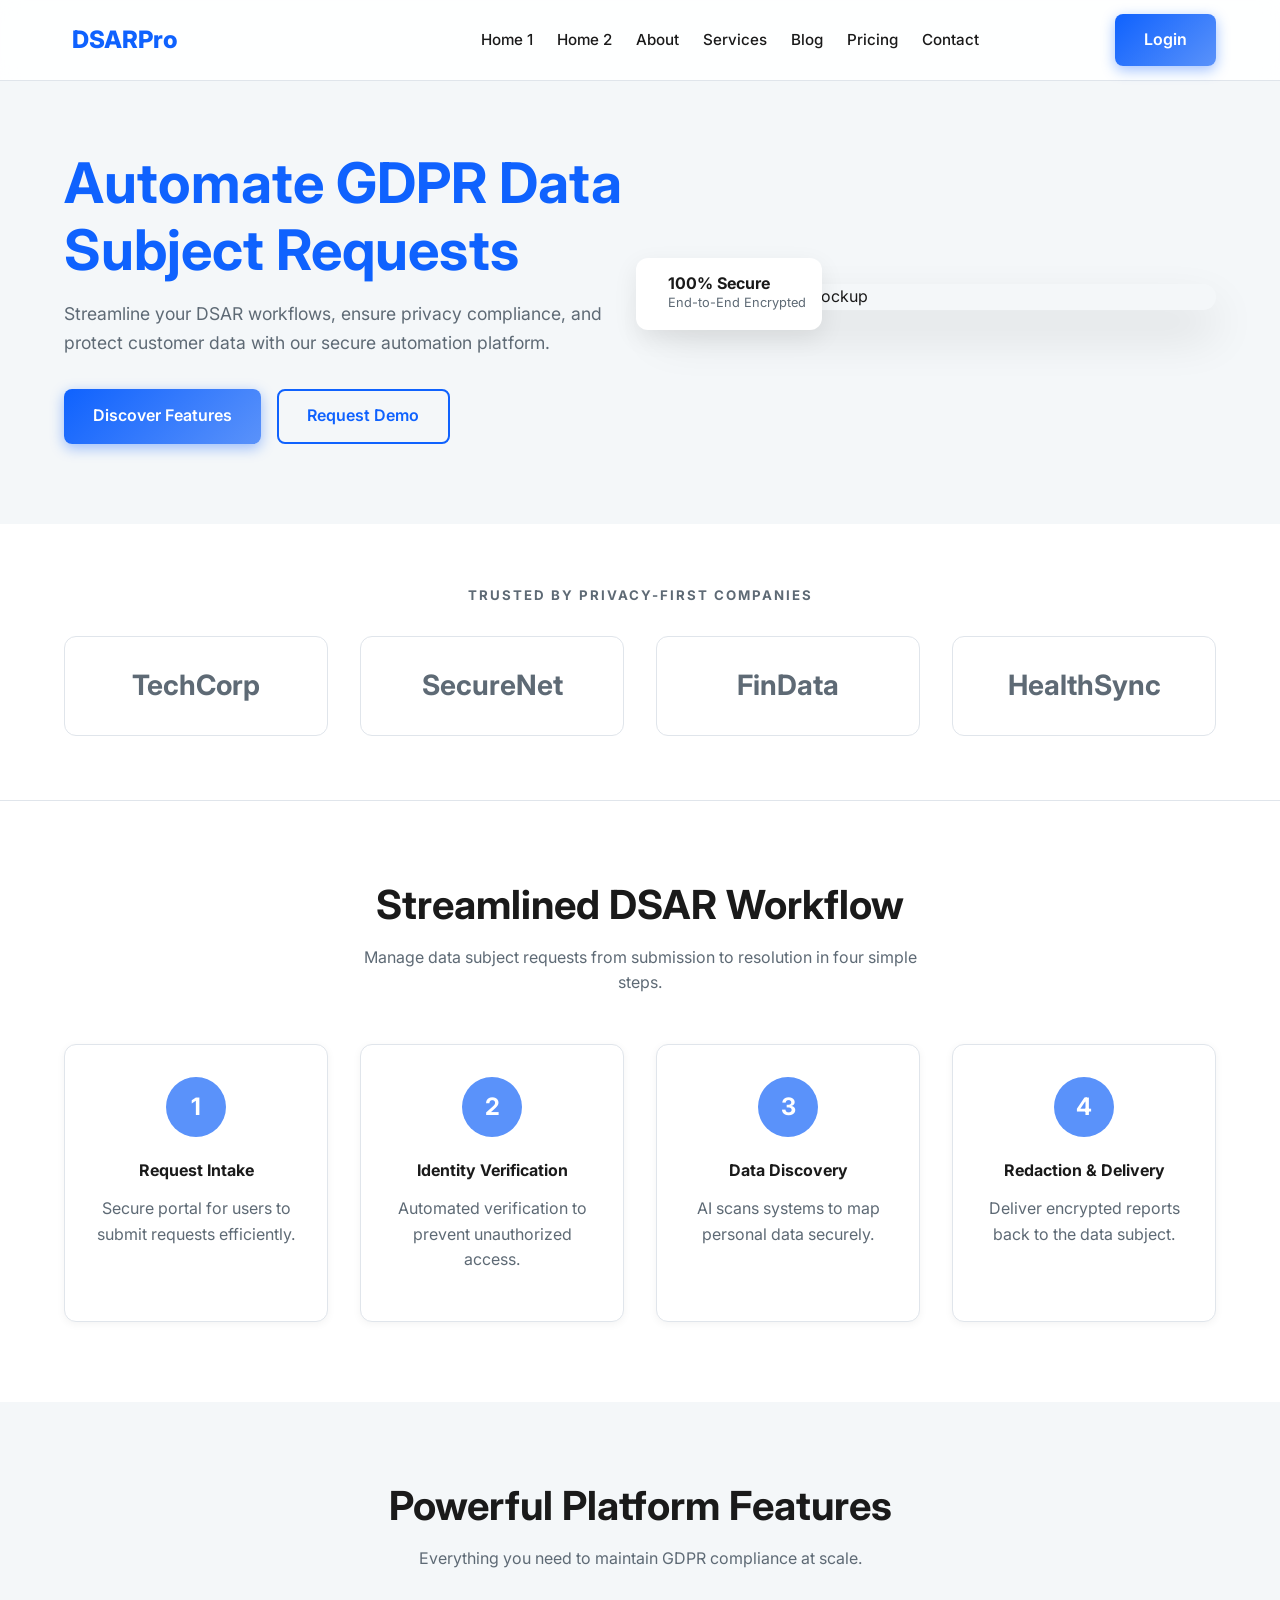
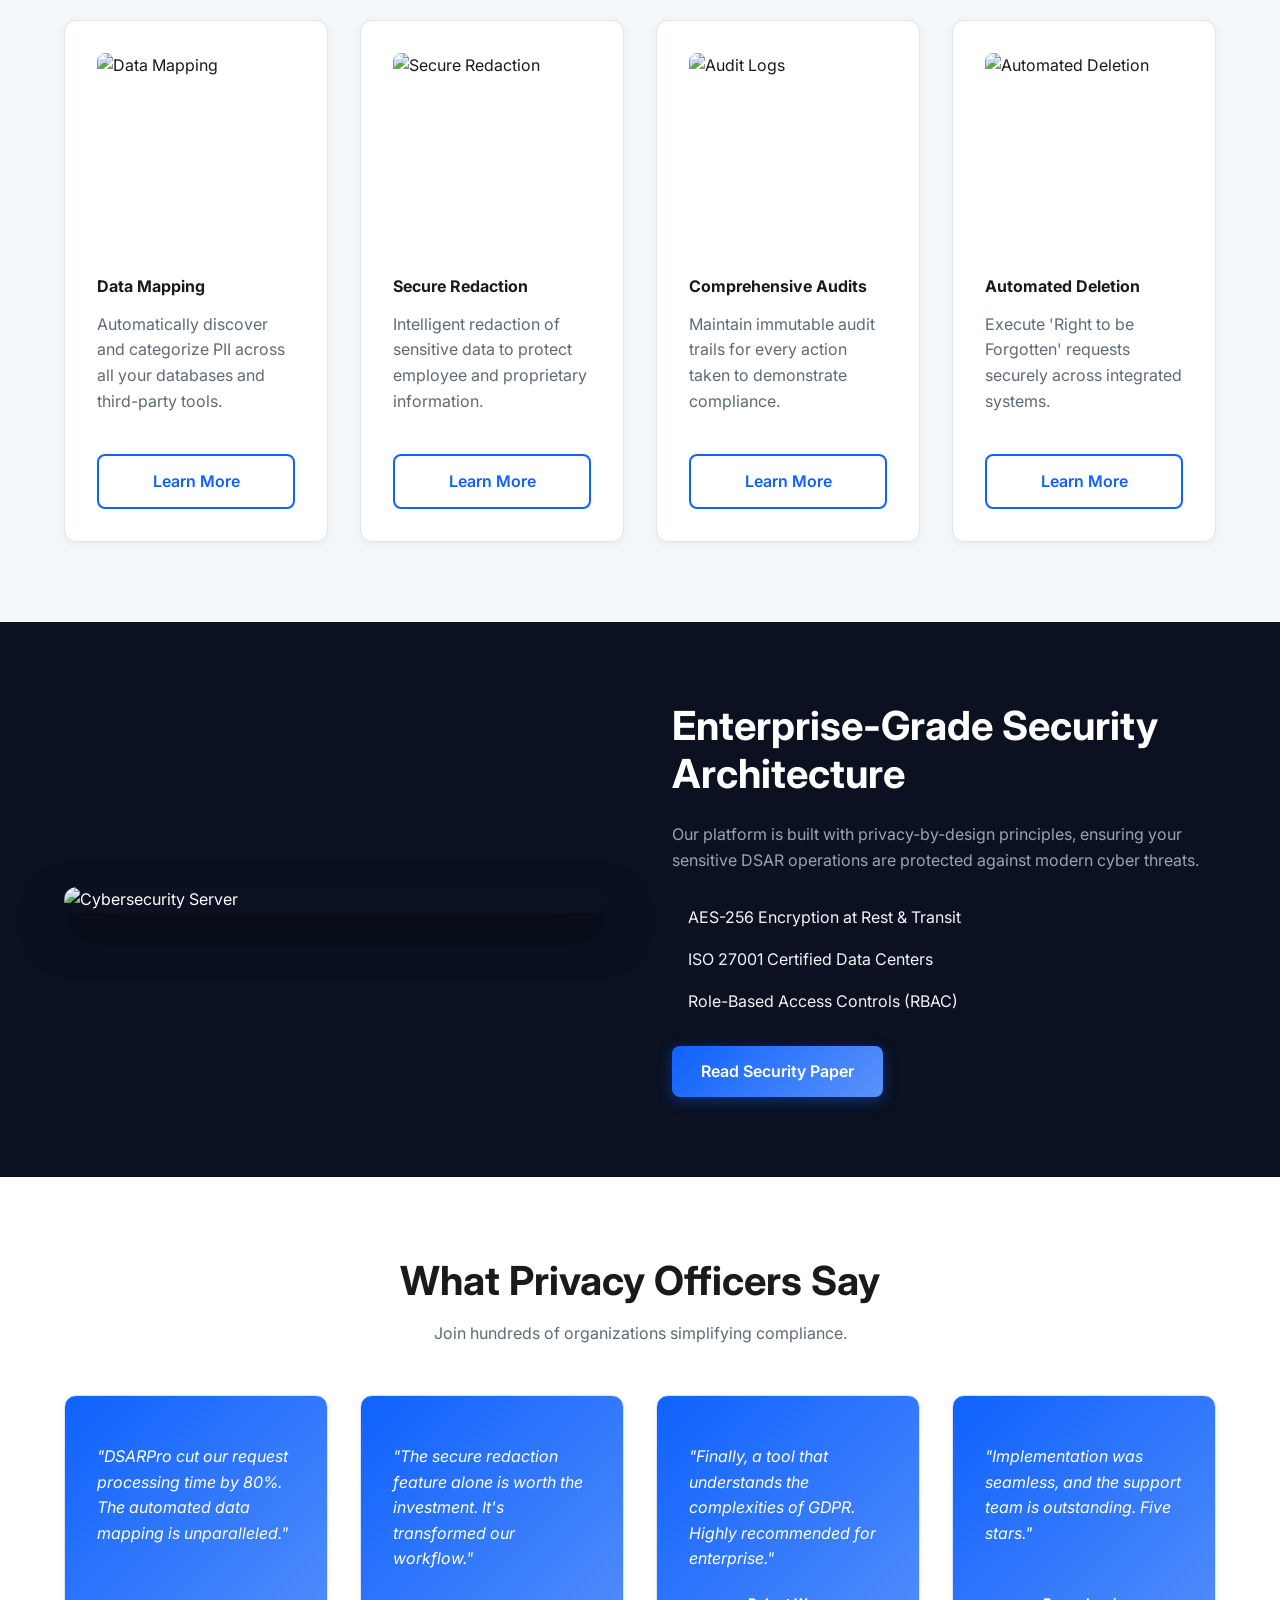
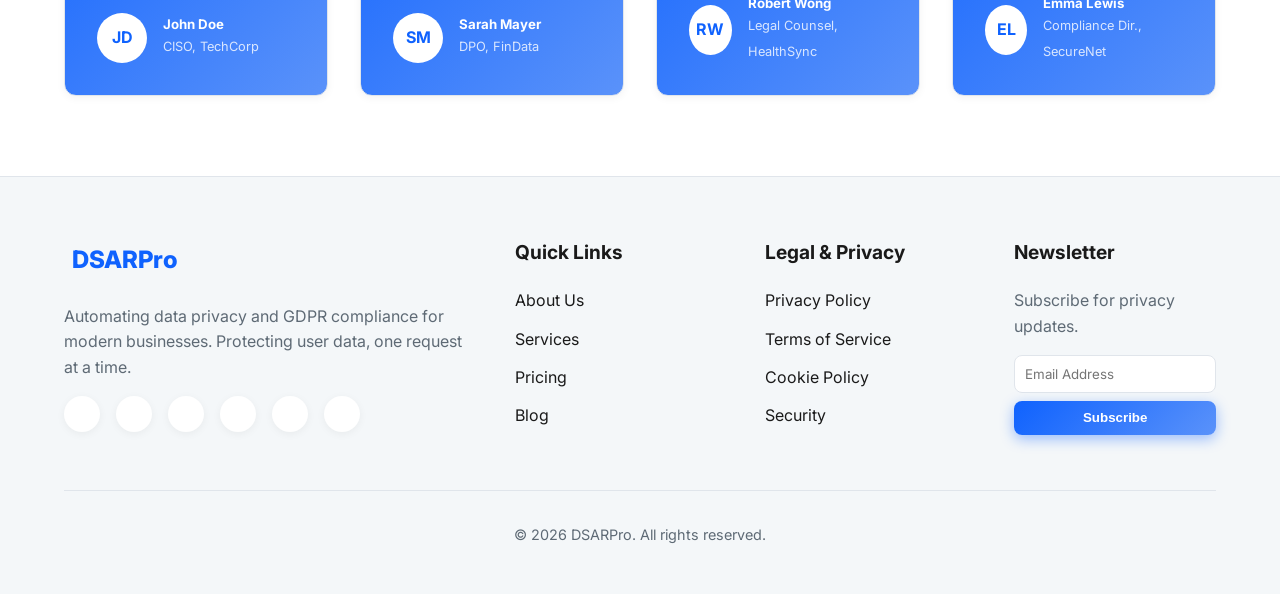
==== index.html @ 49a0fbc0 "Initial commit: Production-ready GDPR DSAR Processor website" ====
<!DOCTYPE html>
<html lang="en">
<head>
    <meta charset="UTF-8">
    <meta name="viewport" content="width=device-width, initial-scale=1.0">
    <meta name="description" content="Freelance GDPR Data Subject Request (DSAR) Processor - Manage and automate DSAR workflows securely.">
    <title>GDPR DSAR Processor | Home</title>
    
    <!-- CSS Links -->
    <link rel="stylesheet" href="assets/css/style.css">
    <link rel="stylesheet" href="assets/css/dark-mode.css">
    <link rel="stylesheet" href="assets/css/rtl.css">
    
    <!-- Font Awesome / Remix Icons placeholder -->
    <link href="https://cdn.jsdelivr.net/npm/remixicon@3.5.0/fonts/remixicon.css" rel="stylesheet">
</head>
<body>

    <!-- Navbar -->
    <nav class="navbar">
        <div class="container">
            <a href="index.html" class="nav-brand">
                <i class="ri-shield-keyhole-fill"></i> DSARPro
            </a>
            
            <button class="mobile-toggle"><i class="ri-menu-3-line"></i></button>
            
            <ul class="nav-menu">
                <li><a href="index.html" class="nav-item">Home 1</a></li>
                <li><a href="home-2.html" class="nav-item">Home 2</a></li>
                <li><a href="about.html" class="nav-item">About</a></li>
                <li><a href="services.html" class="nav-item">Services</a></li>
                <li><a href="blog.html" class="nav-item">Blog</a></li>
                <li><a href="pricing.html" class="nav-item">Pricing</a></li>
                <li><a href="contact.html" class="nav-item">Contact</a></li>
                
                <!-- Navbar Actions for Mobile included in menu -->
                <div class="nav-actions">
                    <button id="theme-btn" class="icon-btn" title="Toggle Dark Mode">
                        <i class="ri-moon-line"></i>
                    </button>
                    <button id="rtl-btn" class="icon-btn" title="Toggle RTL">
                        <i class="ri-translate-2"></i>
                    </button>
                    <a href="login.html" class="btn btn-primary">Login</a>
                </div>
            </ul>
        </div>
    </nav>

    <!-- 1. Hero Section -->
    <section class="hero-section" style="padding-top: 150px; background: var(--bg-secondary); overflow: hidden;">
        <div class="container" style="display: flex; flex-wrap: wrap; align-items: center; gap: 2rem;">
            <div class="hero-content reveal" style="flex: 1; min-width: 300px;">
                <h1 style="color: var(--primary);">Automate GDPR Data Subject Requests</h1>
                <p style="font-size: 1.1rem; margin-bottom: 2rem;">Streamline your DSAR workflows, ensure privacy compliance, and protect customer data with our secure automation platform.</p>
                <div style="display: flex; gap: 1rem;">
                    <a href="services.html" class="btn btn-primary">Discover Features</a>
                    <a href="contact.html" class="btn btn-outline">Request Demo</a>
                </div>
            </div>
            <div class="hero-image reveal" style="flex: 1; min-width: 300px; position: relative;">
                <img src="https://images.unsplash.com/photo-1551288049-bebda4e38f71?auto=format&fit=crop&q=80&w=800" alt="GDPR Dashboard Mockup" style="border-radius: var(--radius-lg); box-shadow: var(--shadow-lg);">
                <div style="position: absolute; bottom: -20px; left: -20px; background: var(--card-bg); padding: 1rem; border-radius: var(--radius-md); box-shadow: var(--shadow-md); display: flex; align-items: center; gap: 1rem;">
                    <i class="ri-shield-check-fill" style="font-size: 2rem; color: var(--secondary);"></i>
                    <div>
                        <h4 style="margin: 0;">100% Secure</h4>
                        <p style="margin: 0; font-size: 0.8rem;">End-to-End Encrypted</p>
                    </div>
                </div>
            </div>
        </div>
    </section>

    <!-- 2. Trusted Companies / Clients Section -->
    <section class="clients-section reveal" style="padding: 4rem 0; border-bottom: 1px solid var(--border-color);">
        <div class="container text-center">
            <h5 style="color: var(--text-muted); margin-bottom: 2rem; text-transform: uppercase; letter-spacing: 2px;">Trusted by Privacy-First Companies</h5>
            <div class="grid-4">
                <div class="client-logo" style="padding: 1.5rem; background: var(--card-bg); border-radius: var(--radius-md); transition: var(--transition); border: 1px solid var(--border-color); display: flex; justify-content: center; align-items: center; height: 100px;">
                    <h3 style="margin:0; color: var(--text-muted);">TechCorp</h3>
                </div>
                <div class="client-logo" style="padding: 1.5rem; background: var(--card-bg); border-radius: var(--radius-md); transition: var(--transition); border: 1px solid var(--border-color); display: flex; justify-content: center; align-items: center; height: 100px;">
                    <h3 style="margin:0; color: var(--text-muted);">SecureNet</h3>
                </div>
                <div class="client-logo" style="padding: 1.5rem; background: var(--card-bg); border-radius: var(--radius-md); transition: var(--transition); border: 1px solid var(--border-color); display: flex; justify-content: center; align-items: center; height: 100px;">
                    <h3 style="margin:0; color: var(--text-muted);">FinData</h3>
                </div>
                <div class="client-logo" style="padding: 1.5rem; background: var(--card-bg); border-radius: var(--radius-md); transition: var(--transition); border: 1px solid var(--border-color); display: flex; justify-content: center; align-items: center; height: 100px;">
                    <h3 style="margin:0; color: var(--text-muted);">HealthSync</h3>
                </div>
            </div>
        </div>
    </section>

    <!-- 3. DSAR Workflow Process Section -->
    <section class="process-section reveal">
        <div class="container">
            <div class="section-title">
                <h2>Streamlined DSAR Workflow</h2>
                <p>Manage data subject requests from submission to resolution in four simple steps.</p>
            </div>
            <div class="grid-4 relative" style="position: relative;">
                <!-- Step 1 -->
                <div class="card text-center" style="position: relative; z-index: 1;">
                    <div style="width: 60px; height: 60px; background: var(--primary-light); color: #fff; border-radius: 50%; display: flex; align-items: center; justify-content: center; font-size: 1.5rem; margin: 0 auto 1.5rem; font-weight: bold;">1</div>
                    <h4>Request Intake</h4>
                    <p>Secure portal for users to submit requests efficiently.</p>
                </div>
                <!-- Step 2 -->
                <div class="card text-center" style="position: relative; z-index: 1;">
                    <div style="width: 60px; height: 60px; background: var(--primary-light); color: #fff; border-radius: 50%; display: flex; align-items: center; justify-content: center; font-size: 1.5rem; margin: 0 auto 1.5rem; font-weight: bold;">2</div>
                    <h4>Identity Verification</h4>
                    <p>Automated verification to prevent unauthorized access.</p>
                </div>
                <!-- Step 3 -->
                <div class="card text-center" style="position: relative; z-index: 1;">
                    <div style="width: 60px; height: 60px; background: var(--primary-light); color: #fff; border-radius: 50%; display: flex; align-items: center; justify-content: center; font-size: 1.5rem; margin: 0 auto 1.5rem; font-weight: bold;">3</div>
                    <h4>Data Discovery</h4>
                    <p>AI scans systems to map personal data securely.</p>
                </div>
                <!-- Step 4 -->
                <div class="card text-center" style="position: relative; z-index: 1;">
                    <div style="width: 60px; height: 60px; background: var(--primary-light); color: #fff; border-radius: 50%; display: flex; align-items: center; justify-content: center; font-size: 1.5rem; margin: 0 auto 1.5rem; font-weight: bold;">4</div>
                    <h4>Redaction & Delivery</h4>
                    <p>Deliver encrypted reports back to the data subject.</p>
                </div>
            </div>
        </div>
    </section>

    <!-- 4. Features Section -->
    <section class="features-section reveal" style="background: var(--bg-secondary);">
        <div class="container">
            <div class="section-title">
                <h2>Powerful Platform Features</h2>
                <p>Everything you need to maintain GDPR compliance at scale.</p>
            </div>
            <div class="grid-4">
                <div class="card">
                    <div class="card-img-wrapper">
                        <img src="https://images.unsplash.com/photo-1563986768609-322da13575f3?auto=format&fit=crop&q=80&w=600" alt="Data Mapping">
                    </div>
                    <div class="card-content">
                        <h4>Data Mapping</h4>
                        <p>Automatically discover and categorize PII across all your databases and third-party tools.</p>
                    </div>
                    <div class="card-footer">
                        <a href="services-details.html" class="btn btn-outline" style="width: 100%;">Learn More</a>
                    </div>
                </div>
                <div class="card">
                    <div class="card-img-wrapper">
                        <img src="https://images.unsplash.com/photo-1614064641913-a5118c72957e?auto=format&fit=crop&q=80&w=600" alt="Secure Redaction">
                    </div>
                    <div class="card-content">
                        <h4>Secure Redaction</h4>
                        <p>Intelligent redaction of sensitive data to protect employee and proprietary information.</p>
                    </div>
                    <div class="card-footer">
                        <a href="services-details.html" class="btn btn-outline" style="width: 100%;">Learn More</a>
                    </div>
                </div>
                <div class="card">
                    <div class="card-img-wrapper">
                        <img src="https://images.unsplash.com/photo-1550751827-4bd374c3f58b?auto=format&fit=crop&q=80&w=600" alt="Audit Logs">
                    </div>
                    <div class="card-content">
                        <h4>Comprehensive Audits</h4>
                        <p>Maintain immutable audit trails for every action taken to demonstrate compliance.</p>
                    </div>
                    <div class="card-footer">
                        <a href="services-details.html" class="btn btn-outline" style="width: 100%;">Learn More</a>
                    </div>
                </div>
                <div class="card">
                    <div class="card-img-wrapper">
                        <img src="https://images.unsplash.com/photo-1563013544-824ae1b704d3?auto=format&fit=crop&q=80&w=600" alt="Automated Deletion">
                    </div>
                    <div class="card-content">
                        <h4>Automated Deletion</h4>
                        <p>Execute 'Right to be Forgotten' requests securely across integrated systems.</p>
                    </div>
                    <div class="card-footer">
                        <a href="services-details.html" class="btn btn-outline" style="width: 100%;">Learn More</a>
                    </div>
                </div>
            </div>
        </div>
    </section>

    <!-- 5. Secure Automation Section -->
    <section class="secure-automation reveal" style="background: #0b1121; color: #fff;">
        <div class="container" style="display: flex; flex-wrap: wrap; align-items: center; gap: 4rem;">
            <div style="flex: 1; min-width: 300px;">
                <img src="https://images.unsplash.com/photo-1526304640581-d334cdbbf45e?auto=format&fit=crop&q=80&w=800" alt="Cybersecurity Server" style="border-radius: var(--radius-lg); box-shadow: 0 20px 40px rgba(0,0,0,0.5);">
            </div>
            <div style="flex: 1; min-width: 300px;">
                <h2 style="color: #fff; margin-bottom: 1.5rem;">Enterprise-Grade Security Architecture</h2>
                <p style="color: #9ca3af; margin-bottom: 2rem;">Our platform is built with privacy-by-design principles, ensuring your sensitive DSAR operations are protected against modern cyber threats.</p>
                <ul style="list-style: none; padding: 0; margin-bottom: 2rem;">
                    <li style="display: flex; align-items: center; gap: 1rem; margin-bottom: 1rem; color: #f3f4f6;">
                        <i class="ri-checkbox-circle-fill" style="color: var(--secondary); font-size: 1.2rem;"></i> AES-256 Encryption at Rest & Transit
                    </li>
                    <li style="display: flex; align-items: center; gap: 1rem; margin-bottom: 1rem; color: #f3f4f6;">
                        <i class="ri-checkbox-circle-fill" style="color: var(--secondary); font-size: 1.2rem;"></i> ISO 27001 Certified Data Centers
                    </li>
                    <li style="display: flex; align-items: center; gap: 1rem; margin-bottom: 1rem; color: #f3f4f6;">
                        <i class="ri-checkbox-circle-fill" style="color: var(--secondary); font-size: 1.2rem;"></i> Role-Based Access Controls (RBAC)
                    </li>
                </ul>
                <a href="about.html" class="btn btn-primary">Read Security Paper</a>
            </div>
        </div>
    </section>

    <!-- 6. Testimonials Section -->
    <section class="testimonials-section reveal">
        <div class="container">
            <div class="section-title">
                <h2>What Privacy Officers Say</h2>
                <p>Join hundreds of organizations simplifying compliance.</p>
            </div>
            <div class="grid-4">
                <div class="card" style="background: var(--gradient-primary); color: #fff;">
                    <div style="font-size: 2rem; margin-bottom: 1rem; opacity: 0.5;"><i class="ri-double-quotes-l"></i></div>
                    <p style="color: #fff; font-style: italic; margin-bottom: 1.5rem; flex-grow: 1;">"DSARPro cut our request processing time by 80%. The automated data mapping is unparalleled."</p>
                    <div style="display: flex; align-items: center; gap: 1rem;">
                        <div style="width: 50px; height: 50px; border-radius: 50%; background: #fff; display: flex; align-items: center; justify-content: center; font-weight: bold; color: var(--primary);">JD</div>
                        <div>
                            <h5 style="margin: 0; color: #fff;">John Doe</h5>
                            <span style="font-size: 0.8rem; opacity: 0.8;">CISO, TechCorp</span>
                        </div>
                    </div>
                </div>
                <div class="card" style="background: var(--gradient-primary); color: #fff;">
                    <div style="font-size: 2rem; margin-bottom: 1rem; opacity: 0.5;"><i class="ri-double-quotes-l"></i></div>
                    <p style="color: #fff; font-style: italic; margin-bottom: 1.5rem; flex-grow: 1;">"The secure redaction feature alone is worth the investment. It's transformed our workflow."</p>
                    <div style="display: flex; align-items: center; gap: 1rem;">
                        <div style="width: 50px; height: 50px; border-radius: 50%; background: #fff; display: flex; align-items: center; justify-content: center; font-weight: bold; color: var(--primary);">SM</div>
                        <div>
                            <h5 style="margin: 0; color: #fff;">Sarah Mayer</h5>
                            <span style="font-size: 0.8rem; opacity: 0.8;">DPO, FinData</span>
                        </div>
                    </div>
                </div>
                <div class="card" style="background: var(--gradient-primary); color: #fff;">
                    <div style="font-size: 2rem; margin-bottom: 1rem; opacity: 0.5;"><i class="ri-double-quotes-l"></i></div>
                    <p style="color: #fff; font-style: italic; margin-bottom: 1.5rem; flex-grow: 1;">"Finally, a tool that understands the complexities of GDPR. Highly recommended for enterprise."</p>
                    <div style="display: flex; align-items: center; gap: 1rem;">
                        <div style="width: 50px; height: 50px; border-radius: 50%; background: #fff; display: flex; align-items: center; justify-content: center; font-weight: bold; color: var(--primary);">RW</div>
                        <div>
                            <h5 style="margin: 0; color: #fff;">Robert Wong</h5>
                            <span style="font-size: 0.8rem; opacity: 0.8;">Legal Counsel, HealthSync</span>
                        </div>
                    </div>
                </div>
                <div class="card" style="background: var(--gradient-primary); color: #fff;">
                    <div style="font-size: 2rem; margin-bottom: 1rem; opacity: 0.5;"><i class="ri-double-quotes-l"></i></div>
                    <p style="color: #fff; font-style: italic; margin-bottom: 1.5rem; flex-grow: 1;">"Implementation was seamless, and the support team is outstanding. Five stars."</p>
                    <div style="display: flex; align-items: center; gap: 1rem;">
                        <div style="width: 50px; height: 50px; border-radius: 50%; background: #fff; display: flex; align-items: center; justify-content: center; font-weight: bold; color: var(--primary);">EL</div>
                        <div>
                            <h5 style="margin: 0; color: #fff;">Emma Lewis</h5>
                            <span style="font-size: 0.8rem; opacity: 0.8;">Compliance Dir., SecureNet</span>
                        </div>
                    </div>
                </div>
            </div>
        </div>
    </section>

    <!-- Footer -->
    <footer class="footer">
        <div class="container">
            <div class="footer-grid">
                <div class="footer-widget">
                    <a href="index.html" class="nav-brand" style="margin-bottom: 1.5rem; display: inline-flex;">
                        <i class="ri-shield-keyhole-fill"></i> DSARPro
                    </a>
                    <p>Automating data privacy and GDPR compliance for modern businesses. Protecting user data, one request at a time.</p>
                    <div class="social-links">
                        <a href="#" class="social-icon"><i class="ri-facebook-fill"></i></a>
                        <a href="#" class="social-icon"><i class="ri-twitter-x-line"></i></a>
                        <a href="#" class="social-icon"><i class="ri-linkedin-fill"></i></a>
                        <a href="#" class="social-icon"><i class="ri-instagram-line"></i></a>
                        <a href="#" class="social-icon"><i class="ri-github-fill"></i></a>
                        <a href="#" class="social-icon"><i class="ri-youtube-fill"></i></a>
                    </div>
                </div>
                <div class="footer-widget">
                    <h4>Quick Links</h4>
                    <ul class="footer-links">
                        <li><a href="about.html">About Us</a></li>
                        <li><a href="services.html">Services</a></li>
                        <li><a href="pricing.html">Pricing</a></li>
                        <li><a href="blog.html">Blog</a></li>
                    </ul>
                </div>
                <div class="footer-widget">
                    <h4>Legal & Privacy</h4>
                    <ul class="footer-links">
                        <li><a href="#">Privacy Policy</a></li>
                        <li><a href="#">Terms of Service</a></li>
                        <li><a href="#">Cookie Policy</a></li>
                        <li><a href="#">Security</a></li>
                    </ul>
                </div>
                <div class="footer-widget">
                    <h4>Newsletter</h4>
                    <p>Subscribe for privacy updates.</p>
                    <form action="#" style="display: flex; flex-direction: column; gap: 0.5rem; margin-top: 1rem;">
                        <input type="email" placeholder="Email Address" class="form-control" required style="padding: 0.6rem;">
                        <button type="submit" class="btn btn-primary" style="padding: 0.6rem;">Subscribe</button>
                    </form>
                </div>
            </div>
            <div class="footer-bottom">
                <p>&copy; 2026 DSARPro. All rights reserved.</p>
            </div>
        </div>
    </footer>

    <!-- Scripts -->
    <script src="assets/js/main.js"></script>
</body>
</html>
---- assets/css/style.css ----
/* Fonts */
@import url('https://fonts.googleapis.com/css2?family=Inter:wght@300;400;500;600;700;800&display=swap');

/* CSS Variables */
:root {
    --primary: #0f62fe;
    --primary-light: #5a92fa;
    --primary-dark: #0043ce;
    --secondary: #00e676;
    --bg-main: #ffffff;
    --bg-secondary: #f4f7f9;
    --text-main: #1a1a1a;
    --text-muted: #5e6a75;
    --border-color: #e0e5eb;
    --card-bg: #ffffff;
    --shadow-sm: 0 2px 8px rgba(0,0,0,0.05);
    --shadow-md: 0 8px 24px rgba(0,0,0,0.08);
    --shadow-lg: 0 24px 48px rgba(0,0,0,0.12);
    --radius-md: 12px;
    --radius-lg: 24px;
    --transition: all 0.3s cubic-bezier(0.25, 0.8, 0.25, 1);
    --font-main: 'Inter', sans-serif;
    --gradient-primary: linear-gradient(135deg, var(--primary), var(--primary-light));
}

/* Reset & Global */
* {
    margin: 0;
    padding: 0;
    box-sizing: border-box;
}

html {
    scroll-behavior: smooth;
    font-size: 16px;
}

body {
    font-family: var(--font-main);
    background-color: var(--bg-main);
    color: var(--text-main);
    line-height: 1.6;
    overflow-x: hidden;
    transition: background-color 0.3s, color 0.3s;
}

a {
    text-decoration: none;
    color: inherit;
    transition: var(--transition);
}

ul {
    list-style: none;
}

img {
    max-width: 100%;
    height: auto;
    display: block;
}

/* Typography */
h1, h2, h3, h4, h5, h6 {
    font-weight: 700;
    line-height: 1.2;
    margin-bottom: 1rem;
    color: var(--text-main);
}

h1 { font-size: 3.5rem; }
h2 { font-size: 2.5rem; }
h3 { font-size: 1.75rem; }
p { margin-bottom: 1rem; color: var(--text-muted); }

/* Layout & Containers */
.container {
    width: 100%;
    max-width: 1200px;
    margin: 0 auto;
    padding: 0 1.5rem;
}

section {
    padding: 5rem 0;
    position: relative;
}

/* Buttons */
.btn {
    display: inline-flex;
    align-items: center;
    justify-content: center;
    padding: 0.8rem 1.8rem;
    border-radius: 8px;
    font-weight: 600;
    cursor: pointer;
    transition: var(--transition);
    border: none;
    gap: 0.5rem;
    white-space: nowrap;
}

.btn-primary {
    background: var(--gradient-primary);
    color: #fff;
    box-shadow: 0 4px 14px rgba(15, 98, 254, 0.4);
}

.btn-primary:hover {
    transform: translateY(-2px);
    box-shadow: 0 6px 20px rgba(15, 98, 254, 0.6);
}

.btn-outline {
    background: transparent;
    border: 2px solid var(--primary);
    color: var(--primary);
}

.btn-outline:hover {
    background: var(--primary);
    color: #fff;
}

/* Navbar */
.navbar {
    position: fixed;
    top: 0;
    left: 0;
    width: 100%;
    background: rgba(255, 255, 255, 0.9);
    backdrop-filter: blur(10px);
    z-index: 1000;
    border-bottom: 1px solid var(--border-color);
    transition: var(--transition);
}

.navbar .container {
    display: flex;
    justify-content: space-between;
    align-items: center;
    height: 80px;
}

.nav-brand {
    font-size: 1.5rem;
    font-weight: 800;
    color: var(--primary);
    display: flex;
    align-items: center;
    gap: 0.5rem;
}

.nav-menu {
    display: flex;
    gap: 1.5rem;
    align-items: center;
}

.nav-item {
    font-weight: 500;
    font-size: 0.95rem;
}

.nav-item:hover {
    color: var(--primary);
}

.nav-actions {
    display: flex;
    align-items: center;
    gap: 1rem;
}

.icon-btn {
    background: transparent;
    border: none;
    font-size: 1.2rem;
    cursor: pointer;
    color: var(--text-main);
    display: flex;
    align-items: center;
    justify-content: center;
    width: 40px;
    height: 40px;
    border-radius: 50%;
    transition: var(--transition);
}

.icon-btn:hover {
    background: var(--bg-secondary);
}

.mobile-toggle {
    display: none;
    font-size: 1.5rem;
    background: none;
    border: none;
    cursor: pointer;
    color: var(--text-main);
}

/* Cards Base */
.grid-4 {
    display: grid;
    grid-template-columns: repeat(4, 1fr);
    gap: 2rem;
}

.card {
    background: var(--card-bg);
    border-radius: var(--radius-md);
    box-shadow: var(--shadow-sm);
    padding: 2rem;
    transition: var(--transition);
    border: 1px solid var(--border-color);
    display: flex;
    flex-direction: column;
    height: 100%;
}

.card:hover {
    transform: translateY(-5px);
    box-shadow: var(--shadow-md);
}

.card-img-wrapper {
    width: 100%;
    height: 200px;
    border-radius: 8px;
    overflow: hidden;
    margin-bottom: 1.5rem;
    flex-shrink: 0;
}

.card-img-wrapper img {
    width: 100%;
    height: 100%;
    object-fit: cover;
    object-position: center;
    transition: transform 0.5s;
}

.card:hover .card-img-wrapper img {
    transform: scale(1.05);
}

.card-content {
    flex-grow: 1;
    display: flex;
    flex-direction: column;
}

.card-footer {
    margin-top: auto;
    padding-top: 1.5rem;
    display: flex;
    justify-content: flex-start;
}

/* Footer */
.footer {
    background: var(--bg-secondary);
    padding: 4rem 0 2rem;
    border-top: 1px solid var(--border-color);
}

.footer-grid {
    display: grid;
    grid-template-columns: 2fr 1fr 1fr 1fr;
    gap: 3rem;
    margin-bottom: 3rem;
}

.footer-widget h4 {
    margin-bottom: 1.5rem;
    font-size: 1.2rem;
}

.footer-links li {
    margin-bottom: 0.8rem;
}

.footer-links a:hover {
    color: var(--primary);
    padding-left: 5px;
}

.social-links {
    display: flex;
    gap: 1rem;
    margin-top: 1rem;
}

.social-icon {
    width: 36px;
    height: 36px;
    border-radius: 50%;
    background: var(--bg-main);
    display: flex;
    align-items: center;
    justify-content: center;
    box-shadow: var(--shadow-sm);
}

.social-icon:hover {
    background: var(--primary);
    color: #fff;
    transform: translateY(-3px);
}

.footer-bottom {
    text-align: center;
    padding-top: 2rem;
    border-top: 1px solid var(--border-color);
    color: var(--text-muted);
    font-size: 0.9rem;
}

/* Utilities & Animations */
.text-center { text-align: center; }
.mb-2 { margin-bottom: 0.5rem; }
.mb-4 { margin-bottom: 1rem; }
.mb-6 { margin-bottom: 1.5rem; }
.mb-8 { margin-bottom: 2rem; }

.section-title {
    text-align: center;
    margin-bottom: 3rem;
    max-width: 600px;
    margin-left: auto;
    margin-right: auto;
}

.reveal {
    opacity: 0;
    transform: translateY(30px);
    transition: all 0.8s ease;
}

.reveal.active {
    opacity: 1;
    transform: translateY(0);
}

/* Forms */
.form-group {
    margin-bottom: 1.5rem;
}
.form-control {
    width: 100%;
    padding: 1rem;
    border: 1px solid var(--border-color);
    border-radius: 8px;
    background: var(--bg-main);
    color: var(--text-main);
    font-family: inherit;
    transition: var(--transition);
}
.form-control:focus {
    outline: none;
    border-color: var(--primary);
    box-shadow: 0 0 0 3px rgba(15, 98, 254, 0.1);
}

/* Responsive */
@media (max-width: 1024px) {
    .grid-4 {
        grid-template-columns: repeat(2, 1fr);
    }
    h1 { font-size: 2.8rem; }
    .footer-grid { grid-template-columns: 1fr 1fr; }
}

@media (max-width: 768px) {
    .nav-menu {
        position: absolute;
        top: 80px;
        left: -100%;
        flex-direction: column;
        background: var(--bg-main);
        width: 100%;
        padding: 2rem;
        box-shadow: var(--shadow-md);
        transition: 0.3s;
    }
    .nav-menu.active { left: 0; }
    .mobile-toggle { display: block; }
    h1 { font-size: 2.2rem; }
    h2 { font-size: 1.8rem; }
    section { padding: 3rem 0; }
}

@media (max-width: 640px) {
    .grid-4 { grid-template-columns: 1fr; }
    .footer-grid { grid-template-columns: 1fr; }
    .nav-actions { display: none; } /* Hide extra actions on very small mobile, place in menu */
}
---- assets/css/dark-mode.css ----
/* Dark Mode Variables */
body.dark-mode {
    --bg-main: #0b1121;
    --bg-secondary: #131c31;
    --text-main: #f3f4f6;
    --text-muted: #9ca3af;
    --border-color: #1f2937;
    --card-bg: #111827;
    --shadow-sm: 0 2px 8px rgba(0,0,0,0.3);
    --shadow-md: 0 8px 24px rgba(0,0,0,0.4);
    --shadow-lg: 0 24px 48px rgba(0,0,0,0.5);
}

body.dark-mode .navbar {
    background: rgba(11, 17, 33, 0.9);
}

body.dark-mode .form-control {
    background: var(--bg-secondary);
    border-color: var(--border-color);
    color: var(--text-main);
}

body.dark-mode .form-control:focus {
    border-color: var(--primary);
}

body.dark-mode .card {
    background: var(--card-bg);
}

/* Ensure gradients and accents still look good on dark bg */
body.dark-mode .btn-outline {
    border-color: var(--primary-light);
    color: var(--primary-light);
}

body.dark-mode .btn-outline:hover {
    background: var(--primary-light);
    color: #fff;
}
---- assets/css/rtl.css ----
/* RTL Support */
[dir="rtl"] body {
    direction: rtl;
    text-align: right;
}

[dir="rtl"] .nav-brand {
    flex-direction: row-reverse;
}

[dir="rtl"] .nav-menu {
    flex-direction: row-reverse;
}

[dir="rtl"] .btn {
    flex-direction: row-reverse;
}

[dir="rtl"] .footer-links a:hover {
    padding-left: 0;
    padding-right: 5px;
}

[dir="rtl"] .section-title {
    text-align: center;
}

@media (max-width: 768px) {
    [dir="rtl"] .nav-menu {
        left: auto;
        right: -100%;
    }
    [dir="rtl"] .nav-menu.active {
        right: 0;
    }
}
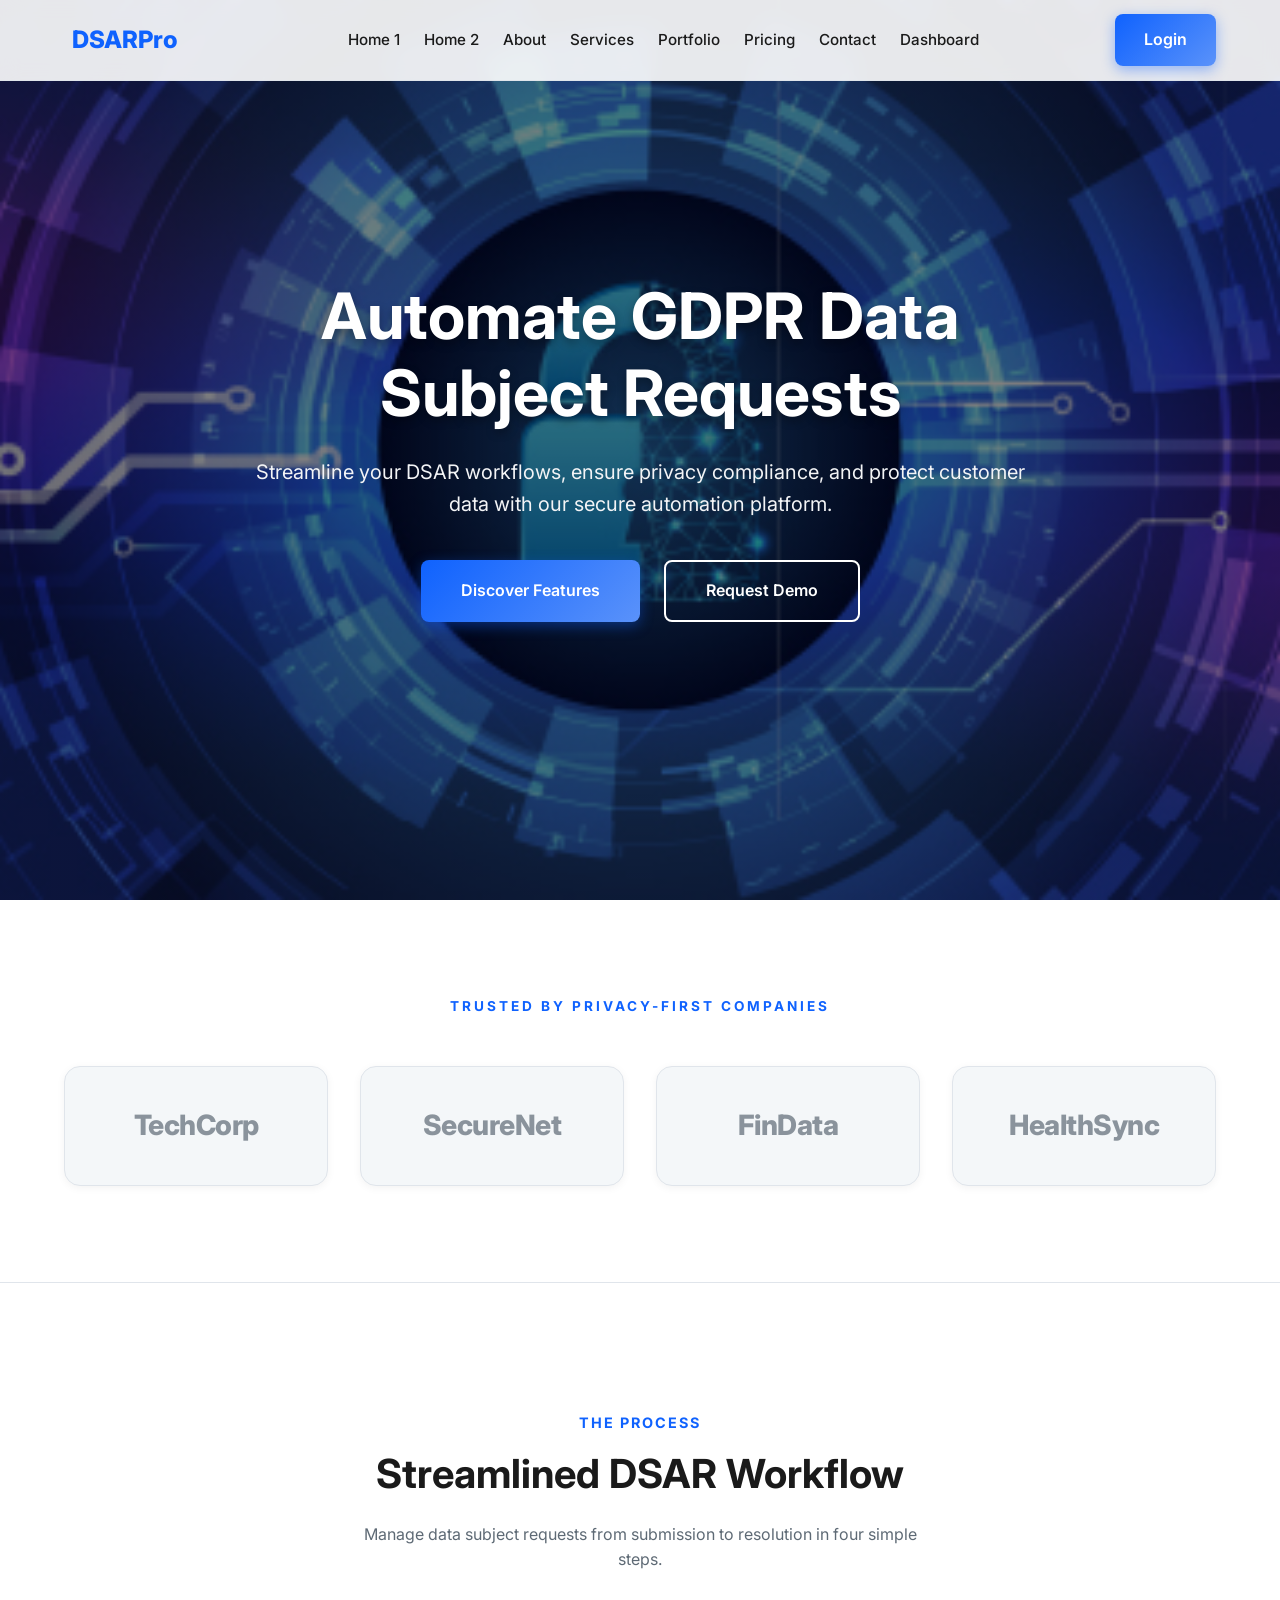
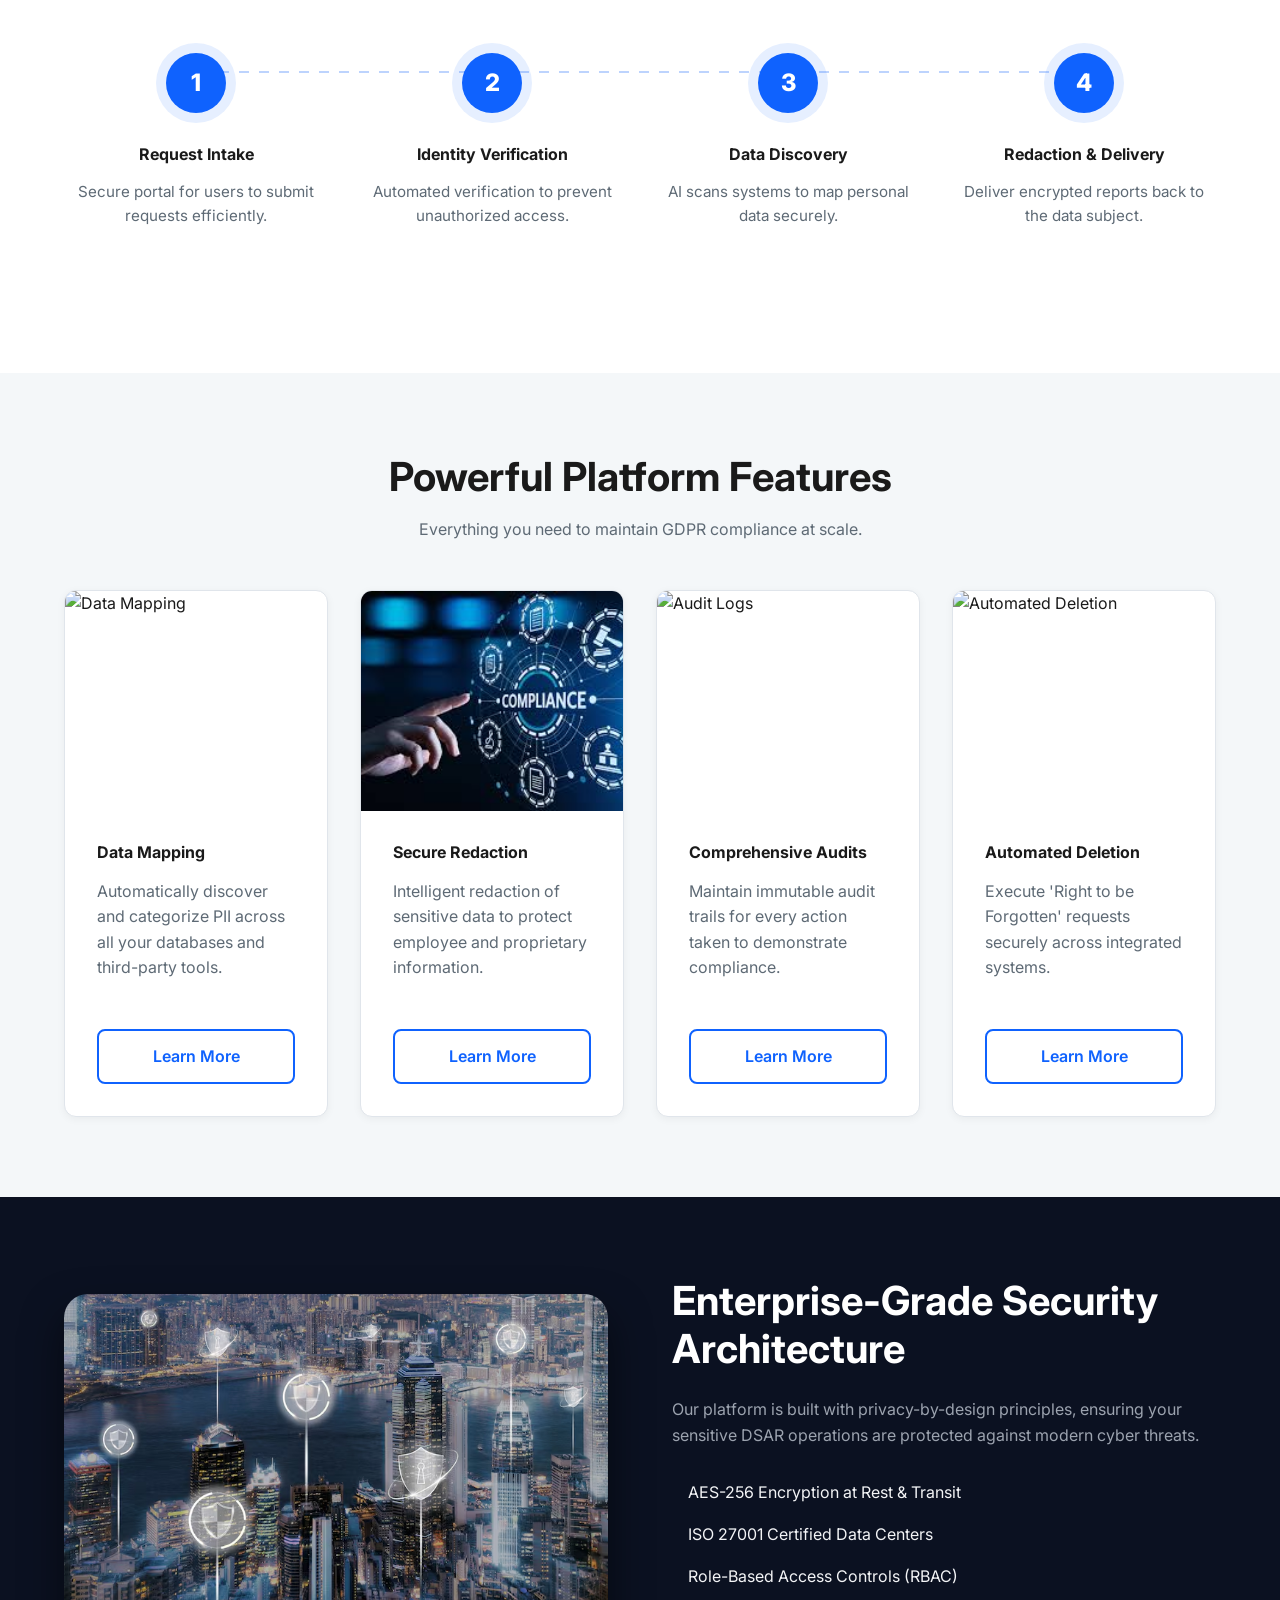
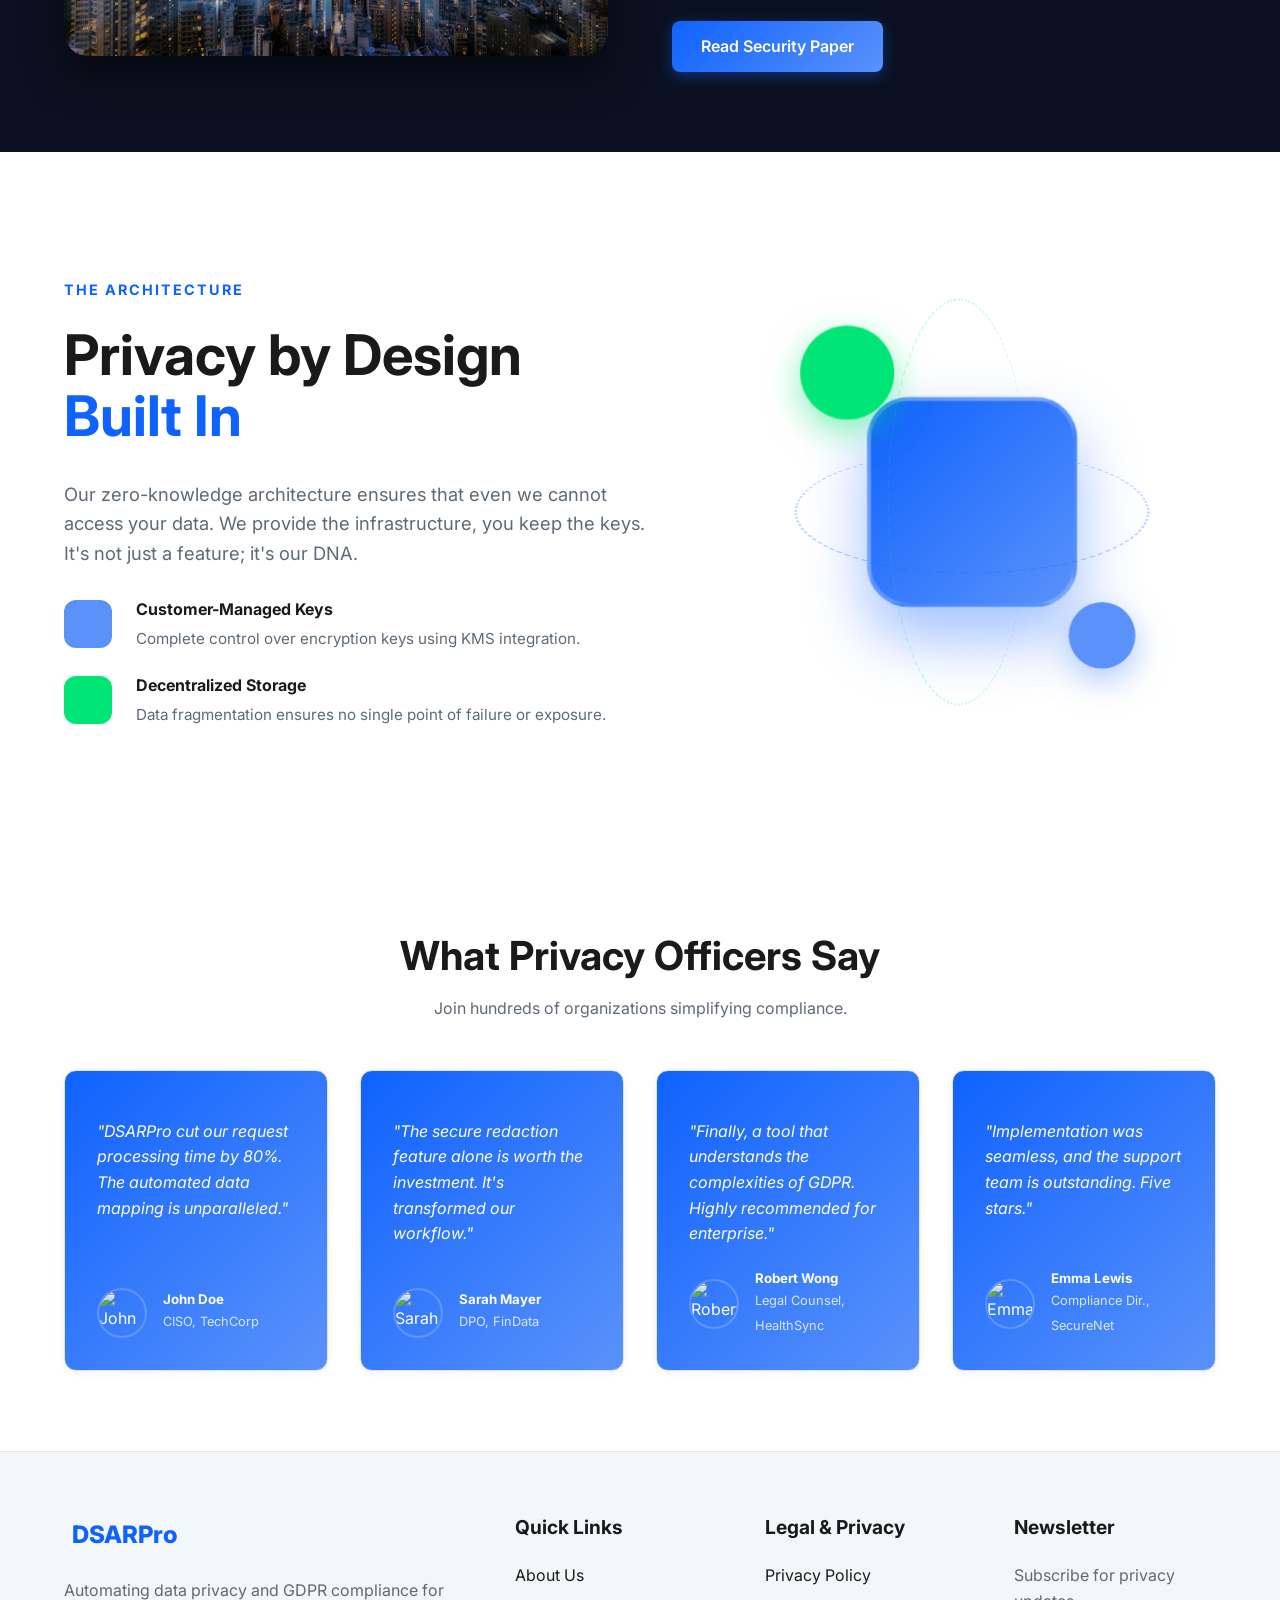
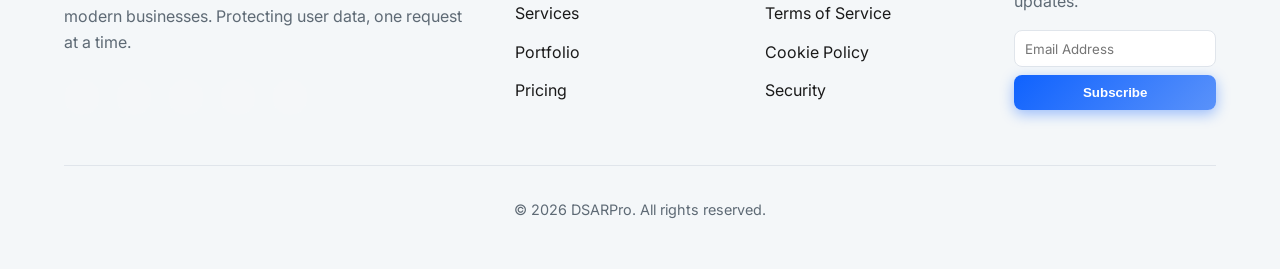
==== commit 3b4f2984: "first commit" ====
--- a/index.html
+++ b/index.html
@@ -30,9 +30,10 @@
                 <li><a href="home-2.html" class="nav-item">Home 2</a></li>
                 <li><a href="about.html" class="nav-item">About</a></li>
                 <li><a href="services.html" class="nav-item">Services</a></li>
-                <li><a href="blog.html" class="nav-item">Blog</a></li>
+                <li><a href="portfolio.html" class="nav-item">Portfolio</a></li>
                 <li><a href="pricing.html" class="nav-item">Pricing</a></li>
                 <li><a href="contact.html" class="nav-item">Contact</a></li>
+                <li><a href="dashboard.html" class="nav-item">Dashboard</a></li>
                 
                 <!-- Navbar Actions for Mobile included in menu -->
                 <div class="nav-actions">
@@ -40,7 +41,7 @@
                         <i class="ri-moon-line"></i>
                     </button>
                     <button id="rtl-btn" class="icon-btn" title="Toggle RTL">
-                        <i class="ri-translate-2"></i>
+                        <i class="ri-arrow-left-right-line"></i>
                     </button>
                     <a href="login.html" class="btn btn-primary">Login</a>
                 </div>
@@ -48,85 +49,114 @@
         </div>
     </nav>
 
+    <style>
+        @keyframes backgroundMove {
+            0% { transform: scale(1) translate(0, 0); }
+            50% { transform: scale(1.1) translate(-2%, -2%); }
+            100% { transform: scale(1) translate(0, 0); }
+        }
+        .hero-bg-wrapper {
+            position: absolute;
+            top: 0;
+            left: 0;
+            width: 100%;
+            height: 100%;
+            z-index: -1;
+            overflow: hidden;
+        }
+        .hero-bg-image {
+            width: 100%;
+            height: 100%;
+            background: linear-gradient(rgba(0, 0, 0, 0.5), rgba(0, 0, 0, 0.5)), url('assets/images/home1-hero.png');
+            background-size: cover;
+            background-position: center;
+            animation: backgroundMove 20s ease-in-out infinite;
+        }
+    </style>
+
     <!-- 1. Hero Section -->
-    <section class="hero-section" style="padding-top: 150px; background: var(--bg-secondary); overflow: hidden;">
-        <div class="container" style="display: flex; flex-wrap: wrap; align-items: center; gap: 2rem;">
-            <div class="hero-content reveal" style="flex: 1; min-width: 300px;">
-                <h1 style="color: var(--primary);">Automate GDPR Data Subject Requests</h1>
-                <p style="font-size: 1.1rem; margin-bottom: 2rem;">Streamline your DSAR workflows, ensure privacy compliance, and protect customer data with our secure automation platform.</p>
-                <div style="display: flex; gap: 1rem;">
-                    <a href="services.html" class="btn btn-primary">Discover Features</a>
-                    <a href="contact.html" class="btn btn-outline">Request Demo</a>
-                </div>
-            </div>
-            <div class="hero-image reveal" style="flex: 1; min-width: 300px; position: relative;">
-                <img src="https://images.unsplash.com/photo-1551288049-bebda4e38f71?auto=format&fit=crop&q=80&w=800" alt="GDPR Dashboard Mockup" style="border-radius: var(--radius-lg); box-shadow: var(--shadow-lg);">
-                <div style="position: absolute; bottom: -20px; left: -20px; background: var(--card-bg); padding: 1rem; border-radius: var(--radius-md); box-shadow: var(--shadow-md); display: flex; align-items: center; gap: 1rem;">
-                    <i class="ri-shield-check-fill" style="font-size: 2rem; color: var(--secondary);"></i>
-                    <div>
-                        <h4 style="margin: 0;">100% Secure</h4>
-                        <p style="margin: 0; font-size: 0.8rem;">End-to-End Encrypted</p>
-                    </div>
+    <section class="hero-section" style="height: 100vh; display: flex; align-items: center; justify-content: center; position: relative; overflow: hidden; text-align: center; color: white;">
+        <div class="hero-bg-wrapper">
+            <div class="hero-bg-image"></div>
+        </div>
+        <div class="container">
+            <div class="hero-content reveal" style="max-width: 800px; margin: 0 auto;">
+                <h1 style="color: #fff; font-size: 4rem; margin-bottom: 1.5rem; text-shadow: 0 4px 10px rgba(0,0,0,0.3);">Automate GDPR Data Subject Requests</h1>
+                <p style="font-size: 1.25rem; margin-bottom: 2.5rem; color: #f3f4f6;">Streamline your DSAR workflows, ensure privacy compliance, and protect customer data with our secure automation platform.</p>
+                <div style="display: flex; gap: 1.5rem; justify-content: center;">
+                    <a href="services.html" class="btn btn-primary" style="padding: 1rem 2.5rem;">Discover Features</a>
+                    <a href="contact.html" class="btn btn-outline" style="padding: 1rem 2.5rem; border-color: #fff; color: #fff;">Request Demo</a>
                 </div>
             </div>
         </div>
     </section>
 
     <!-- 2. Trusted Companies / Clients Section -->
-    <section class="clients-section reveal" style="padding: 4rem 0; border-bottom: 1px solid var(--border-color);">
+    <section class="clients-section reveal" style="padding: 6rem 0; background: var(--bg-main); border-bottom: 1px solid var(--border-color);">
         <div class="container text-center">
-            <h5 style="color: var(--text-muted); margin-bottom: 2rem; text-transform: uppercase; letter-spacing: 2px;">Trusted by Privacy-First Companies</h5>
-            <div class="grid-4">
-                <div class="client-logo" style="padding: 1.5rem; background: var(--card-bg); border-radius: var(--radius-md); transition: var(--transition); border: 1px solid var(--border-color); display: flex; justify-content: center; align-items: center; height: 100px;">
-                    <h3 style="margin:0; color: var(--text-muted);">TechCorp</h3>
-                </div>
-                <div class="client-logo" style="padding: 1.5rem; background: var(--card-bg); border-radius: var(--radius-md); transition: var(--transition); border: 1px solid var(--border-color); display: flex; justify-content: center; align-items: center; height: 100px;">
-                    <h3 style="margin:0; color: var(--text-muted);">SecureNet</h3>
-                </div>
-                <div class="client-logo" style="padding: 1.5rem; background: var(--card-bg); border-radius: var(--radius-md); transition: var(--transition); border: 1px solid var(--border-color); display: flex; justify-content: center; align-items: center; height: 100px;">
-                    <h3 style="margin:0; color: var(--text-muted);">FinData</h3>
-                </div>
-                <div class="client-logo" style="padding: 1.5rem; background: var(--card-bg); border-radius: var(--radius-md); transition: var(--transition); border: 1px solid var(--border-color); display: flex; justify-content: center; align-items: center; height: 100px;">
-                    <h3 style="margin:0; color: var(--text-muted);">HealthSync</h3>
+            <p style="color: var(--primary); font-weight: 700; text-transform: uppercase; letter-spacing: 3px; font-size: 0.85rem; margin-bottom: 3rem;">Trusted by Privacy-First Companies</p>
+            <div class="grid-4" style="gap: 2rem;">
+                <div class="client-logo-card" style="padding: 2rem; background: var(--bg-secondary); border-radius: 16px; border: 1px solid var(--border-color); transition: all 0.4s ease; display: flex; justify-content: center; align-items: center; height: 120px; box-shadow: var(--shadow-sm); cursor: pointer;" onmouseover="this.style.transform='translateY(-10px)'; this.style.boxShadow='var(--shadow-md)'; this.style.borderColor='var(--primary)';" onmouseout="this.style.transform='translateY(0)'; this.style.boxShadow='var(--shadow-sm)'; this.style.borderColor='var(--border-color)';">
+                    <h3 style="margin:0; color: var(--text-muted); opacity: 0.7; font-weight: 800; letter-spacing: -0.5px;">TechCorp</h3>
+                </div>
+                <div class="client-logo-card" style="padding: 2rem; background: var(--bg-secondary); border-radius: 16px; border: 1px solid var(--border-color); transition: all 0.4s ease; display: flex; justify-content: center; align-items: center; height: 120px; box-shadow: var(--shadow-sm); cursor: pointer;" onmouseover="this.style.transform='translateY(-10px)'; this.style.boxShadow='var(--shadow-md)'; this.style.borderColor='var(--primary)';" onmouseout="this.style.transform='translateY(0)'; this.style.boxShadow='var(--shadow-sm)'; this.style.borderColor='var(--border-color)';">
+                    <h3 style="margin:0; color: var(--text-muted); opacity: 0.7; font-weight: 800; letter-spacing: -0.5px;">SecureNet</h3>
+                </div>
+                <div class="client-logo-card" style="padding: 2rem; background: var(--bg-secondary); border-radius: 16px; border: 1px solid var(--border-color); transition: all 0.4s ease; display: flex; justify-content: center; align-items: center; height: 120px; box-shadow: var(--shadow-sm); cursor: pointer;" onmouseover="this.style.transform='translateY(-10px)'; this.style.boxShadow='var(--shadow-md)'; this.style.borderColor='var(--primary)';" onmouseout="this.style.transform='translateY(0)'; this.style.boxShadow='var(--shadow-sm)'; this.style.borderColor='var(--border-color)';">
+                    <h3 style="margin:0; color: var(--text-muted); opacity: 0.7; font-weight: 800; letter-spacing: -0.5px;">FinData</h3>
+                </div>
+                <div class="client-logo-card" style="padding: 2rem; background: var(--bg-secondary); border-radius: 16px; border: 1px solid var(--border-color); transition: all 0.4s ease; display: flex; justify-content: center; align-items: center; height: 120px; box-shadow: var(--shadow-sm); cursor: pointer;" onmouseover="this.style.transform='translateY(-10px)'; this.style.boxShadow='var(--shadow-md)'; this.style.borderColor='var(--primary)';" onmouseout="this.style.transform='translateY(0)'; this.style.boxShadow='var(--shadow-sm)'; this.style.borderColor='var(--border-color)';">
+                    <h3 style="margin:0; color: var(--text-muted); opacity: 0.7; font-weight: 800; letter-spacing: -0.5px;">HealthSync</h3>
                 </div>
             </div>
         </div>
     </section>
 
     <!-- 3. DSAR Workflow Process Section -->
-    <section class="process-section reveal">
+    <section class="process-section reveal" style="padding: 8rem 0;">
         <div class="container">
             <div class="section-title">
-                <h2>Streamlined DSAR Workflow</h2>
+                <p style="color: var(--primary); font-weight: 700; text-transform: uppercase; letter-spacing: 2px; font-size: 0.9rem; margin-bottom: 1rem;">The Process</p>
+                <h2 style="margin-bottom: 1.5rem;">Streamlined DSAR Workflow</h2>
                 <p>Manage data subject requests from submission to resolution in four simple steps.</p>
             </div>
-            <div class="grid-4 relative" style="position: relative;">
-                <!-- Step 1 -->
-                <div class="card text-center" style="position: relative; z-index: 1;">
-                    <div style="width: 60px; height: 60px; background: var(--primary-light); color: #fff; border-radius: 50%; display: flex; align-items: center; justify-content: center; font-size: 1.5rem; margin: 0 auto 1.5rem; font-weight: bold;">1</div>
-                    <h4>Request Intake</h4>
-                    <p>Secure portal for users to submit requests efficiently.</p>
-                </div>
-                <!-- Step 2 -->
-                <div class="card text-center" style="position: relative; z-index: 1;">
-                    <div style="width: 60px; height: 60px; background: var(--primary-light); color: #fff; border-radius: 50%; display: flex; align-items: center; justify-content: center; font-size: 1.5rem; margin: 0 auto 1.5rem; font-weight: bold;">2</div>
-                    <h4>Identity Verification</h4>
-                    <p>Automated verification to prevent unauthorized access.</p>
-                </div>
-                <!-- Step 3 -->
-                <div class="card text-center" style="position: relative; z-index: 1;">
-                    <div style="width: 60px; height: 60px; background: var(--primary-light); color: #fff; border-radius: 50%; display: flex; align-items: center; justify-content: center; font-size: 1.5rem; margin: 0 auto 1.5rem; font-weight: bold;">3</div>
-                    <h4>Data Discovery</h4>
-                    <p>AI scans systems to map personal data securely.</p>
-                </div>
-                <!-- Step 4 -->
-                <div class="card text-center" style="position: relative; z-index: 1;">
-                    <div style="width: 60px; height: 60px; background: var(--primary-light); color: #fff; border-radius: 50%; display: flex; align-items: center; justify-content: center; font-size: 1.5rem; margin: 0 auto 1.5rem; font-weight: bold;">4</div>
-                    <h4>Redaction & Delivery</h4>
-                    <p>Deliver encrypted reports back to the data subject.</p>
-                </div>
-            </div>
-        </div>
+            <div class="workflow-container" style="position: relative; padding-top: 2rem;">
+                <!-- Connecting Line (Desktop) -->
+                <div class="workflow-line" style="position: absolute; top: 50px; left: 10%; right: 10%; height: 2px; background: repeating-linear-gradient(to right, var(--primary-light) 0, var(--primary-light) 10px, transparent 10px, transparent 20px); z-index: 0; opacity: 0.4;"></div>
+                
+                <div class="grid-4" style="position: relative; z-index: 1;">
+                    <!-- Step 1 -->
+                    <div class="card text-center" style="background: transparent; border: none; box-shadow: none; padding: 0;">
+                        <div style="width: 60px; height: 60px; background: var(--primary); color: #fff; border-radius: 50%; display: flex; align-items: center; justify-content: center; font-size: 1.5rem; margin: 0 auto 2rem; font-weight: 800; box-shadow: 0 0 0 10px rgba(15, 98, 254, 0.1); position: relative;">1</div>
+                        <h4 style="margin-bottom: 1rem;">Request Intake</h4>
+                        <p style="font-size: 0.95rem;">Secure portal for users to submit requests efficiently.</p>
+                    </div>
+                    <!-- Step 2 -->
+                    <div class="card text-center" style="background: transparent; border: none; box-shadow: none; padding: 0;">
+                        <div style="width: 60px; height: 60px; background: var(--primary); color: #fff; border-radius: 50%; display: flex; align-items: center; justify-content: center; font-size: 1.5rem; margin: 0 auto 2rem; font-weight: 800; box-shadow: 0 0 0 10px rgba(15, 98, 254, 0.1); position: relative;">2</div>
+                        <h4 style="margin-bottom: 1rem;">Identity Verification</h4>
+                        <p style="font-size: 0.95rem;">Automated verification to prevent unauthorized access.</p>
+                    </div>
+                    <!-- Step 3 -->
+                    <div class="card text-center" style="background: transparent; border: none; box-shadow: none; padding: 0;">
+                        <div style="width: 60px; height: 60px; background: var(--primary); color: #fff; border-radius: 50%; display: flex; align-items: center; justify-content: center; font-size: 1.5rem; margin: 0 auto 2rem; font-weight: 800; box-shadow: 0 0 0 10px rgba(15, 98, 254, 0.1); position: relative;">3</div>
+                        <h4 style="margin-bottom: 1rem;">Data Discovery</h4>
+                        <p style="font-size: 0.95rem;">AI scans systems to map personal data securely.</p>
+                    </div>
+                    <!-- Step 4 -->
+                    <div class="card text-center" style="background: transparent; border: none; box-shadow: none; padding: 0;">
+                        <div style="width: 60px; height: 60px; background: var(--primary); color: #fff; border-radius: 50%; display: flex; align-items: center; justify-content: center; font-size: 1.5rem; margin: 0 auto 2rem; font-weight: 800; box-shadow: 0 0 0 10px rgba(15, 98, 254, 0.1); position: relative;">4</div>
+                        <h4 style="margin-bottom: 1rem;">Redaction & Delivery</h4>
+                        <p style="font-size: 0.95rem;">Deliver encrypted reports back to the data subject.</p>
+                    </div>
+                </div>
+            </div>
+        </div>
+        <style>
+            @media (max-width: 1024px) {
+                .workflow-line { display: none; }
+            }
+        </style>
     </section>
 
     <!-- 4. Features Section -->
@@ -137,51 +167,55 @@
                 <p>Everything you need to maintain GDPR compliance at scale.</p>
             </div>
             <div class="grid-4">
-                <div class="card">
-                    <div class="card-img-wrapper">
-                        <img src="https://images.unsplash.com/photo-1563986768609-322da13575f3?auto=format&fit=crop&q=80&w=600" alt="Data Mapping">
-                    </div>
-                    <div class="card-content">
+                <!-- Card 1 -->
+                <div class="card" style="padding: 0; overflow: hidden; border: 1px solid var(--border-color);">
+                    <div class="card-img-wrapper" style="margin: 0; height: 220px; border-radius: 0;">
+                        <img src="https://images.unsplash.com/photo-1563986768609-322da13575f3?auto=format&fit=crop&q=80&w=600" alt="Data Mapping" style="width: 100%; height: 100%; object-fit: cover;">
+                    </div>
+                    <div class="card-content" style="padding: 2rem;">
                         <h4>Data Mapping</h4>
                         <p>Automatically discover and categorize PII across all your databases and third-party tools.</p>
                     </div>
-                    <div class="card-footer">
+                    <div class="card-footer" style="padding: 0 2rem 2rem;">
                         <a href="services-details.html" class="btn btn-outline" style="width: 100%;">Learn More</a>
                     </div>
                 </div>
-                <div class="card">
-                    <div class="card-img-wrapper">
-                        <img src="https://images.unsplash.com/photo-1614064641913-a5118c72957e?auto=format&fit=crop&q=80&w=600" alt="Secure Redaction">
-                    </div>
-                    <div class="card-content">
+                <!-- Card 2 -->
+                <div class="card" style="padding: 0; overflow: hidden; border: 1px solid var(--border-color);">
+                    <div class="card-img-wrapper" style="margin: 0; height: 220px; border-radius: 0;">
+                        <img src="assets/images/Secure Redaction.png" alt="Secure Redaction" style="width: 100%; height: 100%; object-fit: cover;">
+                    </div>
+                    <div class="card-content" style="padding: 2rem;">
                         <h4>Secure Redaction</h4>
                         <p>Intelligent redaction of sensitive data to protect employee and proprietary information.</p>
                     </div>
-                    <div class="card-footer">
+                    <div class="card-footer" style="padding: 0 2rem 2rem;">
                         <a href="services-details.html" class="btn btn-outline" style="width: 100%;">Learn More</a>
                     </div>
                 </div>
-                <div class="card">
-                    <div class="card-img-wrapper">
-                        <img src="https://images.unsplash.com/photo-1550751827-4bd374c3f58b?auto=format&fit=crop&q=80&w=600" alt="Audit Logs">
-                    </div>
-                    <div class="card-content">
+                <!-- Card 3 -->
+                <div class="card" style="padding: 0; overflow: hidden; border: 1px solid var(--border-color);">
+                    <div class="card-img-wrapper" style="margin: 0; height: 220px; border-radius: 0;">
+                        <img src="https://images.unsplash.com/photo-1550751827-4bd374c3f58b?auto=format&fit=crop&q=80&w=600" alt="Audit Logs" style="width: 100%; height: 100%; object-fit: cover;">
+                    </div>
+                    <div class="card-content" style="padding: 2rem;">
                         <h4>Comprehensive Audits</h4>
                         <p>Maintain immutable audit trails for every action taken to demonstrate compliance.</p>
                     </div>
-                    <div class="card-footer">
+                    <div class="card-footer" style="padding: 0 2rem 2rem;">
                         <a href="services-details.html" class="btn btn-outline" style="width: 100%;">Learn More</a>
                     </div>
                 </div>
-                <div class="card">
-                    <div class="card-img-wrapper">
-                        <img src="https://images.unsplash.com/photo-1563013544-824ae1b704d3?auto=format&fit=crop&q=80&w=600" alt="Automated Deletion">
-                    </div>
-                    <div class="card-content">
+                <!-- Card 4 -->
+                <div class="card" style="padding: 0; overflow: hidden; border: 1px solid var(--border-color);">
+                    <div class="card-img-wrapper" style="margin: 0; height: 220px; border-radius: 0;">
+                        <img src="https://images.unsplash.com/photo-1563013544-824ae1b704d3?auto=format&fit=crop&q=80&w=600" alt="Automated Deletion" style="width: 100%; height: 100%; object-fit: cover;">
+                    </div>
+                    <div class="card-content" style="padding: 2rem;">
                         <h4>Automated Deletion</h4>
                         <p>Execute 'Right to be Forgotten' requests securely across integrated systems.</p>
                     </div>
-                    <div class="card-footer">
+                    <div class="card-footer" style="padding: 0 2rem 2rem;">
                         <a href="services-details.html" class="btn btn-outline" style="width: 100%;">Learn More</a>
                     </div>
                 </div>
@@ -193,7 +227,7 @@
     <section class="secure-automation reveal" style="background: #0b1121; color: #fff;">
         <div class="container" style="display: flex; flex-wrap: wrap; align-items: center; gap: 4rem;">
             <div style="flex: 1; min-width: 300px;">
-                <img src="https://images.unsplash.com/photo-1526304640581-d334cdbbf45e?auto=format&fit=crop&q=80&w=800" alt="Cybersecurity Server" style="border-radius: var(--radius-lg); box-shadow: 0 20px 40px rgba(0,0,0,0.5);">
+                <img src="assets/images/Enterprise-Grade Security Architecture.png" alt="Enterprise Security Architecture" style="border-radius: var(--radius-lg); box-shadow: 0 20px 40px rgba(0,0,0,0.5); width: 100%; height: auto; object-fit: cover;">
             </div>
             <div style="flex: 1; min-width: 300px;">
                 <h2 style="color: #fff; margin-bottom: 1.5rem;">Enterprise-Grade Security Architecture</h2>
@@ -214,7 +248,75 @@
         </div>
     </section>
 
-    <!-- 6. Testimonials Section -->
+    <!-- 6. Privacy by Design - 3D Interactive Section (New Layout) -->
+    <section class="privacy-design reveal" style="padding: 100px 0; background: var(--bg-main); overflow: hidden;">
+        <div class="container" style="display: flex; align-items: center; gap: 5rem; flex-wrap: wrap;">
+            <div style="flex: 1.2; min-width: 350px;">
+                <p style="color: var(--primary); font-weight: 700; text-transform: uppercase; letter-spacing: 2px; font-size: 0.9rem; margin-bottom: 1.5rem;">The Architecture</p>
+                <h2 style="font-size: 3.5rem; line-height: 1.1; margin-bottom: 2rem;">Privacy by Design <span style="color: var(--primary);">Built In</span></h2>
+                <p style="font-size: 1.15rem; color: var(--text-muted); margin-bottom: 2rem;">Our zero-knowledge architecture ensures that even we cannot access your data. We provide the infrastructure, you keep the keys. It's not just a feature; it's our DNA.</p>
+                
+                <div class="feature-rows" style="display: flex; flex-direction: column; gap: 1.5rem;">
+                    <div style="display: flex; align-items: flex-start; gap: 1.5rem;">
+                        <div style="width: 48px; height: 48px; border-radius: 12px; background: var(--primary-light); color: white; display: flex; align-items: center; justify-content: center; flex-shrink: 0;">
+                            <i class="ri-key-2-fill" style="font-size: 1.5rem;"></i>
+                        </div>
+                        <div>
+                            <h4 style="margin-bottom: 0.5rem;">Customer-Managed Keys</h4>
+                            <p style="font-size: 0.95rem; margin: 0;">Complete control over encryption keys using KMS integration.</p>
+                        </div>
+                    </div>
+                    <div style="display: flex; align-items: flex-start; gap: 1.5rem;">
+                        <div style="width: 48px; height: 48px; border-radius: 12px; background: var(--secondary); color: white; display: flex; align-items: center; justify-content: center; flex-shrink: 0;">
+                            <i class="ri-node-tree" style="font-size: 1.5rem;"></i>
+                        </div>
+                        <div>
+                            <h4 style="margin-bottom: 0.5rem;">Decentralized Storage</h4>
+                            <p style="font-size: 0.95rem; margin: 0;">Data fragmentation ensures no single point of failure or exposure.</p>
+                        </div>
+                    </div>
+                </div>
+            </div>
+
+            <div style="flex: 1; min-width: 300px; height: 500px; position: relative; perspective: 1000px; display: flex; justify-content: center; align-items: center;">
+                <!-- 3D Floating Elements (Not Cards) -->
+                <div class="floating-3d-scene" style="width: 100%; height: 100%; transform-style: preserve-3d; animation: sceneRotate 15s infinite linear;">
+                    <!-- Core Shield -->
+                    <div style="position: absolute; top: 50%; left: 50%; transform: translate(-50%, -50%) translateZ(50px); width: 200px; height: 200px; background: var(--gradient-primary); border-radius: 40px; box-shadow: 0 30px 60px rgba(15, 98, 254, 0.4); display: flex; align-items: center; justify-content: center; border: 4px solid rgba(255,255,255,0.2);">
+                        <i class="ri-shield-user-fill" style="font-size: 6rem; color: white;"></i>
+                    </div>
+                    <!-- Floating Orb 1 -->
+                    <div style="position: absolute; top: 20%; left: 20%; transform: translateZ(150px); width: 80px; height: 80px; background: var(--secondary); border-radius: 50%; box-shadow: 0 10px 30px rgba(0, 230, 118, 0.5); animation: float1 4s infinite ease-in-out;"></div>
+                    <!-- Floating Orb 2 -->
+                    <div style="position: absolute; bottom: 20%; right: 20%; transform: translateZ(100px); width: 60px; height: 60px; background: var(--primary-light); border-radius: 50%; box-shadow: 0 10px 30px rgba(90, 146, 250, 0.5); animation: float2 6s infinite ease-in-out;"></div>
+                    <!-- Data Rings -->
+                    <div style="position: absolute; top: 50%; left: 50%; transform: translate(-50%, -50%) rotateX(70deg); width: 350px; height: 350px; border: 2px dashed var(--primary); border-radius: 50%; opacity: 0.3; animation: ringRotate 10s infinite linear;"></div>
+                    <div style="position: absolute; top: 50%; left: 50%; transform: translate(-50%, -50%) rotateY(70deg); width: 400px; height: 400px; border: 2px dashed var(--secondary); border-radius: 50%; opacity: 0.2; animation: ringRotate 15s infinite linear reverse;"></div>
+                </div>
+            </div>
+        </div>
+
+        <style>
+            @keyframes sceneRotate {
+                0% { transform: rotateY(0deg); }
+                100% { transform: rotateY(360deg); }
+            }
+            @keyframes ringRotate {
+                from { transform: translate(-50%, -50%) rotateX(70deg) rotateZ(0deg); }
+                to { transform: translate(-50%, -50%) rotateX(70deg) rotateZ(360deg); }
+            }
+            @keyframes float1 {
+                0%, 100% { transform: translateZ(150px) translateY(0); }
+                50% { transform: translateZ(150px) translateY(-30px); }
+            }
+            @keyframes float2 {
+                0%, 100% { transform: translateZ(100px) translateY(0); }
+                50% { transform: translateZ(100px) translateY(20px); }
+            }
+        </style>
+    </section>
+
+    <!-- 7. Testimonials Section -->
     <section class="testimonials-section reveal">
         <div class="container">
             <div class="section-title">
@@ -226,7 +328,7 @@
                     <div style="font-size: 2rem; margin-bottom: 1rem; opacity: 0.5;"><i class="ri-double-quotes-l"></i></div>
                     <p style="color: #fff; font-style: italic; margin-bottom: 1.5rem; flex-grow: 1;">"DSARPro cut our request processing time by 80%. The automated data mapping is unparalleled."</p>
                     <div style="display: flex; align-items: center; gap: 1rem;">
-                        <div style="width: 50px; height: 50px; border-radius: 50%; background: #fff; display: flex; align-items: center; justify-content: center; font-weight: bold; color: var(--primary);">JD</div>
+                        <img src="https://images.unsplash.com/photo-1472099645785-5658abf4ff4e?auto=format&fit=facearea&facepad=2.5&w=100&h=100&q=80" alt="John Doe" style="width: 50px; height: 50px; border-radius: 50%; object-fit: cover; border: 2px solid rgba(255,255,255,0.2);">
                         <div>
                             <h5 style="margin: 0; color: #fff;">John Doe</h5>
                             <span style="font-size: 0.8rem; opacity: 0.8;">CISO, TechCorp</span>
@@ -237,7 +339,7 @@
                     <div style="font-size: 2rem; margin-bottom: 1rem; opacity: 0.5;"><i class="ri-double-quotes-l"></i></div>
                     <p style="color: #fff; font-style: italic; margin-bottom: 1.5rem; flex-grow: 1;">"The secure redaction feature alone is worth the investment. It's transformed our workflow."</p>
                     <div style="display: flex; align-items: center; gap: 1rem;">
-                        <div style="width: 50px; height: 50px; border-radius: 50%; background: #fff; display: flex; align-items: center; justify-content: center; font-weight: bold; color: var(--primary);">SM</div>
+                        <img src="https://images.unsplash.com/photo-1494790108377-be9c29b29330?auto=format&fit=facearea&facepad=2.5&w=100&h=100&q=80" alt="Sarah Mayer" style="width: 50px; height: 50px; border-radius: 50%; object-fit: cover; border: 2px solid rgba(255,255,255,0.2);">
                         <div>
                             <h5 style="margin: 0; color: #fff;">Sarah Mayer</h5>
                             <span style="font-size: 0.8rem; opacity: 0.8;">DPO, FinData</span>
@@ -248,7 +350,7 @@
                     <div style="font-size: 2rem; margin-bottom: 1rem; opacity: 0.5;"><i class="ri-double-quotes-l"></i></div>
                     <p style="color: #fff; font-style: italic; margin-bottom: 1.5rem; flex-grow: 1;">"Finally, a tool that understands the complexities of GDPR. Highly recommended for enterprise."</p>
                     <div style="display: flex; align-items: center; gap: 1rem;">
-                        <div style="width: 50px; height: 50px; border-radius: 50%; background: #fff; display: flex; align-items: center; justify-content: center; font-weight: bold; color: var(--primary);">RW</div>
+                        <img src="https://images.unsplash.com/photo-1507003211169-0a1dd7228f2d?auto=format&fit=facearea&facepad=2.5&w=100&h=100&q=80" alt="Robert Wong" style="width: 50px; height: 50px; border-radius: 50%; object-fit: cover; border: 2px solid rgba(255,255,255,0.2);">
                         <div>
                             <h5 style="margin: 0; color: #fff;">Robert Wong</h5>
                             <span style="font-size: 0.8rem; opacity: 0.8;">Legal Counsel, HealthSync</span>
@@ -259,7 +361,7 @@
                     <div style="font-size: 2rem; margin-bottom: 1rem; opacity: 0.5;"><i class="ri-double-quotes-l"></i></div>
                     <p style="color: #fff; font-style: italic; margin-bottom: 1.5rem; flex-grow: 1;">"Implementation was seamless, and the support team is outstanding. Five stars."</p>
                     <div style="display: flex; align-items: center; gap: 1rem;">
-                        <div style="width: 50px; height: 50px; border-radius: 50%; background: #fff; display: flex; align-items: center; justify-content: center; font-weight: bold; color: var(--primary);">EL</div>
+                        <img src="https://images.unsplash.com/photo-1438761681033-6461ffad8d80?auto=format&fit=facearea&facepad=2.5&w=100&h=100&q=80" alt="Emma Lewis" style="width: 50px; height: 50px; border-radius: 50%; object-fit: cover; border: 2px solid rgba(255,255,255,0.2);">
                         <div>
                             <h5 style="margin: 0; color: #fff;">Emma Lewis</h5>
                             <span style="font-size: 0.8rem; opacity: 0.8;">Compliance Dir., SecureNet</span>
@@ -279,13 +381,12 @@
                         <i class="ri-shield-keyhole-fill"></i> DSARPro
                     </a>
                     <p>Automating data privacy and GDPR compliance for modern businesses. Protecting user data, one request at a time.</p>
-                    <div class="social-links">
-                        <a href="#" class="social-icon"><i class="ri-facebook-fill"></i></a>
-                        <a href="#" class="social-icon"><i class="ri-twitter-x-line"></i></a>
-                        <a href="#" class="social-icon"><i class="ri-linkedin-fill"></i></a>
-                        <a href="#" class="social-icon"><i class="ri-instagram-line"></i></a>
-                        <a href="#" class="social-icon"><i class="ri-github-fill"></i></a>
-                        <a href="#" class="social-icon"><i class="ri-youtube-fill"></i></a>
+                    <div class="footer-socials" style="display: flex; gap: 1rem; margin-top: 1.5rem;">
+                        <a href="#" class="social-link" style="width: 36px; height: 36px; border-radius: 50%; background: rgba(255,255,255,0.05); display: flex; align-items: center; justify-content: center; color: #fff; transition: var(--transition);"><i class="ri-facebook-fill"></i></a>
+                        <a href="#" class="social-link" style="width: 36px; height: 36px; border-radius: 50%; background: rgba(255,255,255,0.05); display: flex; align-items: center; justify-content: center; color: #fff; transition: var(--transition);"><i class="ri-twitter-x-fill"></i></a>
+                        <a href="#" class="social-link" style="width: 36px; height: 36px; border-radius: 50%; background: rgba(255,255,255,0.05); display: flex; align-items: center; justify-content: center; color: #fff; transition: var(--transition);"><i class="ri-linkedin-fill"></i></a>
+                        <a href="#" class="social-link" style="width: 36px; height: 36px; border-radius: 50%; background: rgba(255,255,255,0.05); display: flex; align-items: center; justify-content: center; color: #fff; transition: var(--transition);"><i class="ri-instagram-line"></i></a>
+                        <a href="#" class="social-link" style="width: 36px; height: 36px; border-radius: 50%; background: rgba(255,255,255,0.05); display: flex; align-items: center; justify-content: center; color: #fff; transition: var(--transition);"><i class="ri-youtube-fill"></i></a>
                     </div>
                 </div>
                 <div class="footer-widget">
@@ -293,8 +394,8 @@
                     <ul class="footer-links">
                         <li><a href="about.html">About Us</a></li>
                         <li><a href="services.html">Services</a></li>
+                        <li><a href="portfolio.html">Portfolio</a></li>
                         <li><a href="pricing.html">Pricing</a></li>
-                        <li><a href="blog.html">Blog</a></li>
                     </ul>
                 </div>
                 <div class="footer-widget">
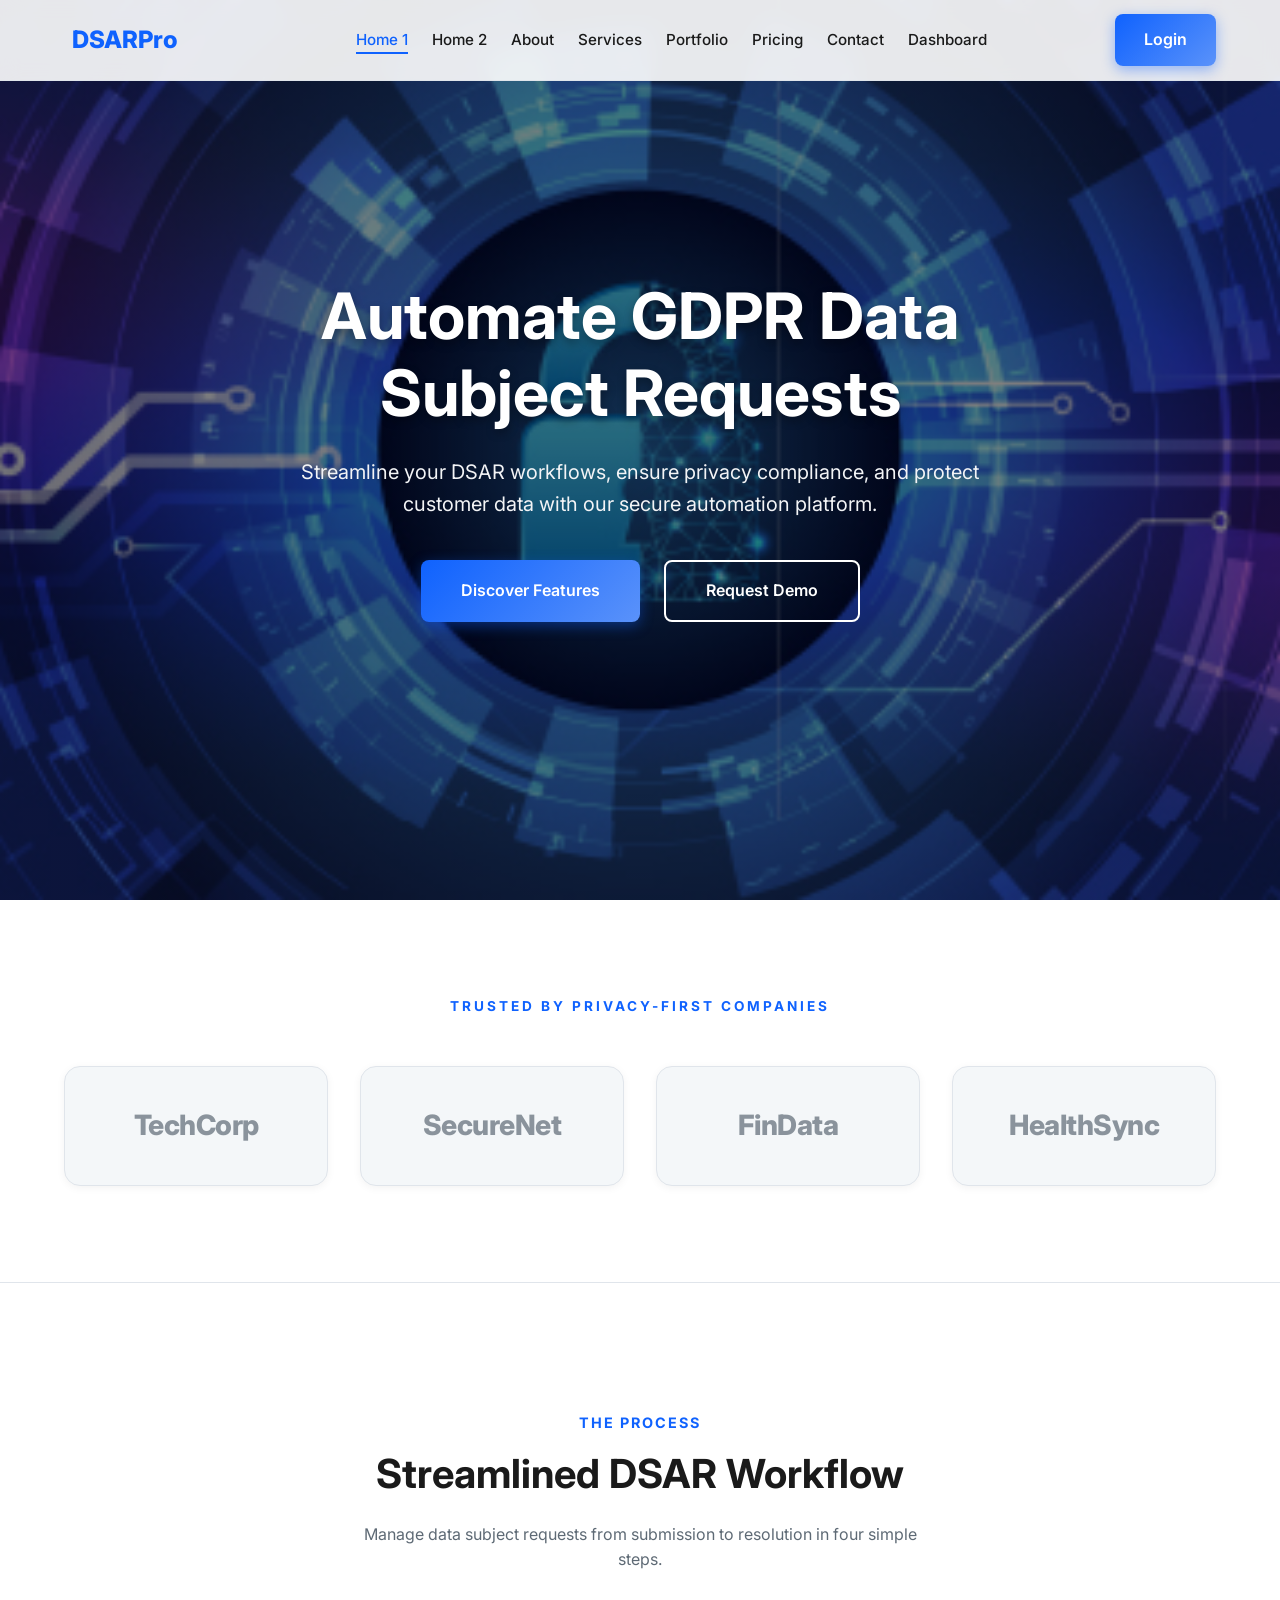
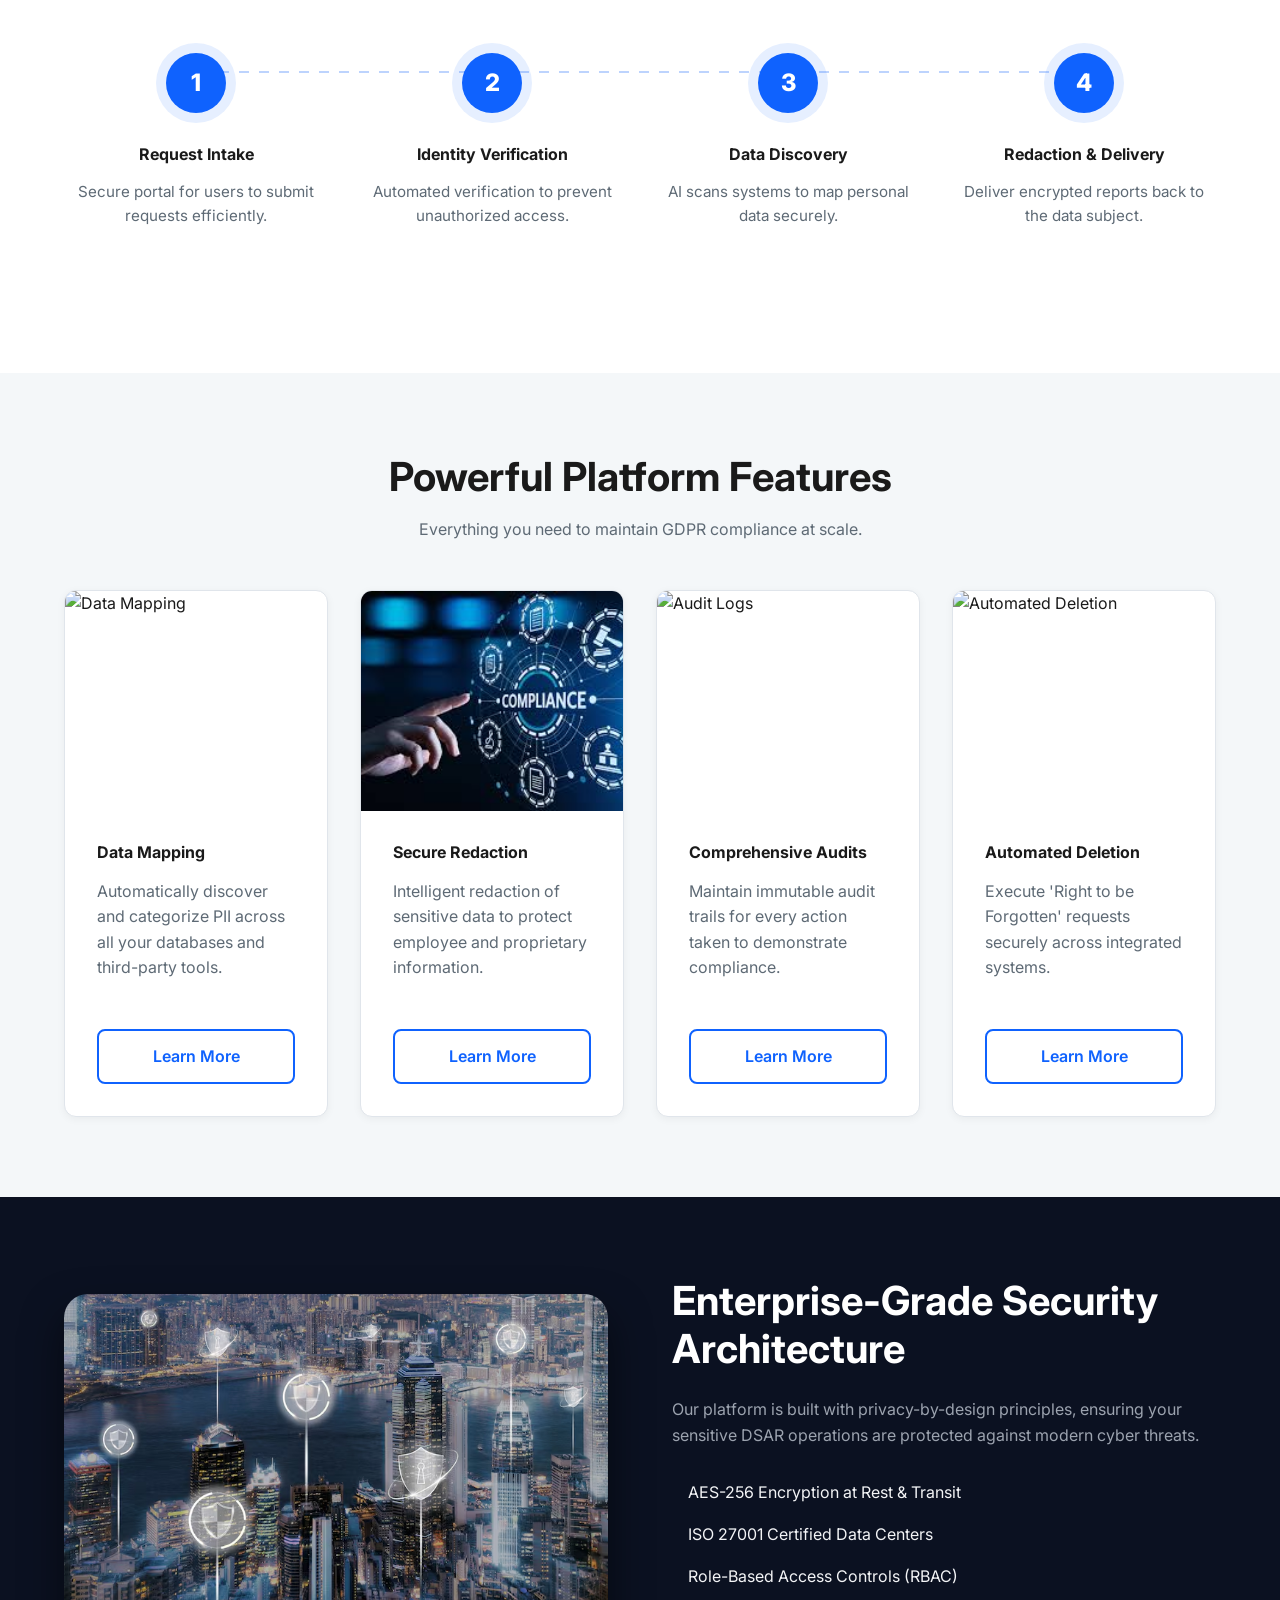
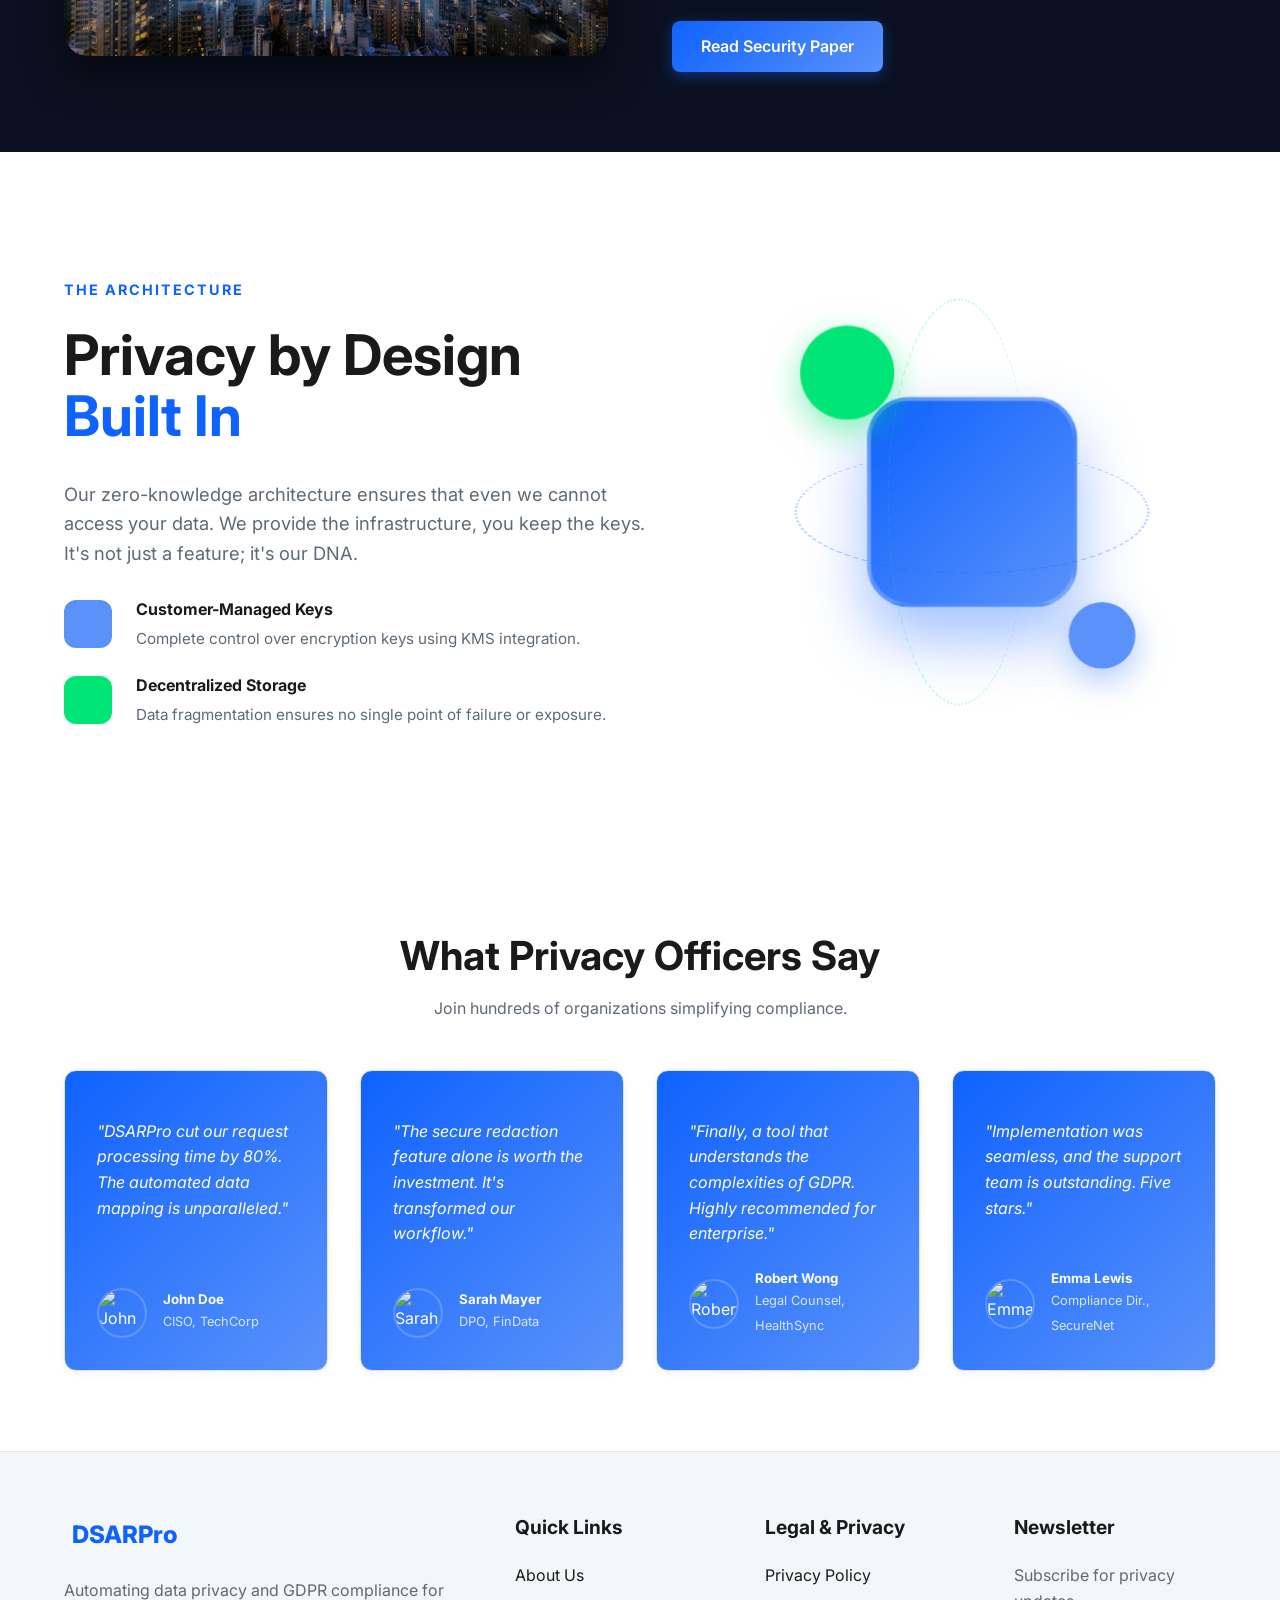
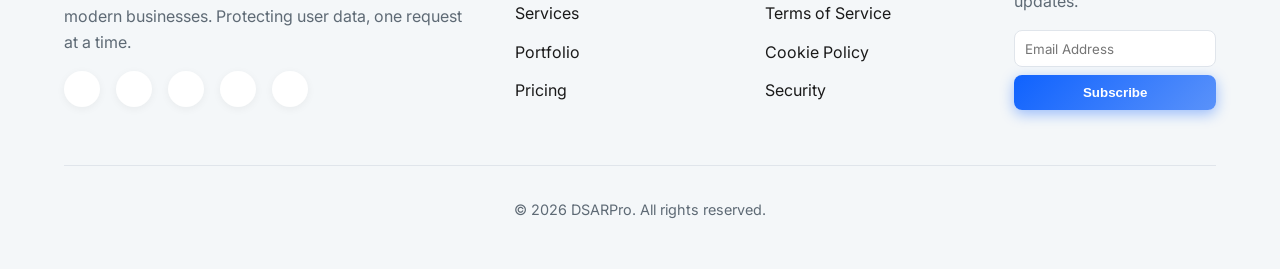
==== commit 7d69239f: "second commit" ====
--- a/index.html
+++ b/index.html
@@ -1,6 +1,7 @@
 <!DOCTYPE html>
 <html lang="en">
 <head>
+    <link rel="icon" type="image/png" href="assets/images/favicon.png">
     <meta charset="UTF-8">
     <meta name="viewport" content="width=device-width, initial-scale=1.0">
     <meta name="description" content="Freelance GDPR Data Subject Request (DSAR) Processor - Manage and automate DSAR workflows securely.">
@@ -37,12 +38,14 @@
                 
                 <!-- Navbar Actions for Mobile included in menu -->
                 <div class="nav-actions">
-                    <button id="theme-btn" class="icon-btn" title="Toggle Dark Mode">
-                        <i class="ri-moon-line"></i>
-                    </button>
-                    <button id="rtl-btn" class="icon-btn" title="Toggle RTL">
-                        <i class="ri-arrow-left-right-line"></i>
-                    </button>
+                    <div class="nav-actions-group">
+                        <button id="theme-btn" class="icon-btn" title="Toggle Dark Mode">
+                            <i class="ri-moon-line"></i>
+                        </button>
+                        <button id="rtl-btn" class="icon-btn" title="Toggle RTL">
+                            <i class="ri-arrow-left-right-line"></i>
+                        </button>
+                    </div>
                     <a href="login.html" class="btn btn-primary">Login</a>
                 </div>
             </ul>
@@ -72,7 +75,156 @@
             background-position: center;
             animation: backgroundMove 20s ease-in-out infinite;
         }
+        .hero-content {
+            max-width: 800px;
+            margin: 0 auto;
+            padding: 0 1rem;
+        }
+        .hero-content h1 {
+            color: #fff;
+            font-size: 4rem;
+            margin-bottom: 1.5rem;
+            text-shadow: 0 4px 10px rgba(0,0,0,0.3);
+        }
+        .hero-content p {
+            font-size: 1.25rem;
+            margin-bottom: 2.5rem;
+            color: #f3f4f6;
+        }
+        .hero-btns {
+            display: flex;
+            gap: 1.5rem;
+            justify-content: center;
+        }
+        .hero-btns .btn {
+            padding: 1rem 2.5rem;
+        }
+        .hero-btns .btn-outline {
+            border-color: #fff;
+            color: #fff;
+        }
+
+        @media (max-width: 768px) {
+            .hero-content h1 {
+                font-size: 2.5rem;
+            }
+            .hero-btns {
+                flex-direction: column;
+                align-items: center;
+                gap: 1rem;
+            }
+            .hero-btns .btn {
+                width: 100%;
+                max-width: 300px;
+            }
+        }
+        @media (max-width: 480px) {
+            .hero-content h1 {
+                font-size: 2.2rem;
+            }
+            .hero-content p {
+                font-size: 1.1rem;
+            }
+        }
+        @media (max-width: 360px) {
+            .hero-content h1 {
+                font-size: 1.8rem;
+            }
+        }
+
+        /* Secure Automation Section */
+        .secure-automation-container {
+            display: flex;
+            flex-wrap: wrap;
+            align-items: center;
+            gap: 4rem;
+        }
+        .secure-automation-img {
+            flex: 1;
+            min-width: 300px;
+            display: flex;
+            justify-content: center;
+        }
+        .secure-automation-content {
+            flex: 1;
+            min-width: 300px;
+        }
+
+        @media (max-width: 1024px) {
+            .secure-automation-container {
+                gap: 2rem;
+            }
+        }
+        @media (max-width: 768px) {
+            .secure-automation-img, .secure-automation-content {
+                min-width: 100%;
+            }
+            .secure-automation-img {
+                margin-bottom: 2rem;
+            }
+        }
+        @media (max-width: 480px) {
+            .secure-automation-img {
+                min-width: unset;
+                width: 100%;
+            }
+        }
+
+        /* Privacy Design Section */
+        .privacy-design-container {
+            display: flex;
+            align-items: center;
+            gap: 5rem;
+            flex-wrap: wrap;
+        }
+        .privacy-design-content {
+            flex: 1.2;
+            min-width: 350px;
+        }
+        .privacy-design-scene {
+            flex: 1;
+            min-width: 300px;
+            height: 500px;
+            position: relative;
+            perspective: 1000px;
+            display: flex;
+            justify-content: center;
+            align-items: center;
+        }
+
+        @media (max-width: 1024px) {
+            .privacy-design-container {
+                gap: 3rem;
+            }
+        }
+        @media (max-width: 768px) {
+            .privacy-design-content, .privacy-design-scene {
+                min-width: 100%;
+            }
+            .privacy-design-content {
+                margin-bottom: 3rem;
+            }
+        }
+        @media (max-width: 480px) {
+            .privacy-design-scene {
+                height: 400px;
+            }
+            .floating-3d-scene {
+                transform: scale(0.7);
+            }
+            .privacy-design-content {
+                min-width: unset;
+                width: 100%;
+            }
+            .privacy-design-content h2 {
+                font-size: 2.2rem;
+            }
+        }
     </style>
+
+
+
+
 
     <!-- 1. Hero Section -->
     <section class="hero-section" style="height: 100vh; display: flex; align-items: center; justify-content: center; position: relative; overflow: hidden; text-align: center; color: white;">
@@ -80,15 +232,16 @@
             <div class="hero-bg-image"></div>
         </div>
         <div class="container">
-            <div class="hero-content reveal" style="max-width: 800px; margin: 0 auto;">
-                <h1 style="color: #fff; font-size: 4rem; margin-bottom: 1.5rem; text-shadow: 0 4px 10px rgba(0,0,0,0.3);">Automate GDPR Data Subject Requests</h1>
-                <p style="font-size: 1.25rem; margin-bottom: 2.5rem; color: #f3f4f6;">Streamline your DSAR workflows, ensure privacy compliance, and protect customer data with our secure automation platform.</p>
-                <div style="display: flex; gap: 1.5rem; justify-content: center;">
-                    <a href="services.html" class="btn btn-primary" style="padding: 1rem 2.5rem;">Discover Features</a>
-                    <a href="contact.html" class="btn btn-outline" style="padding: 1rem 2.5rem; border-color: #fff; color: #fff;">Request Demo</a>
-                </div>
-            </div>
-        </div>
+            <div class="hero-content reveal">
+                <h1>Automate GDPR Data Subject Requests</h1>
+                <p>Streamline your DSAR workflows, ensure privacy compliance, and protect customer data with our secure automation platform.</p>
+                <div class="hero-btns">
+                    <a href="services.html" class="btn btn-primary">Discover Features</a>
+                    <a href="contact.html" class="btn btn-outline">Request Demo</a>
+                </div>
+            </div>
+        </div>
+
     </section>
 
     <!-- 2. Trusted Companies / Clients Section -->
@@ -225,11 +378,12 @@
 
     <!-- 5. Secure Automation Section -->
     <section class="secure-automation reveal" style="background: #0b1121; color: #fff;">
-        <div class="container" style="display: flex; flex-wrap: wrap; align-items: center; gap: 4rem;">
-            <div style="flex: 1; min-width: 300px;">
+        <div class="container secure-automation-container">
+            <div class="secure-automation-img">
                 <img src="assets/images/Enterprise-Grade Security Architecture.png" alt="Enterprise Security Architecture" style="border-radius: var(--radius-lg); box-shadow: 0 20px 40px rgba(0,0,0,0.5); width: 100%; height: auto; object-fit: cover;">
             </div>
-            <div style="flex: 1; min-width: 300px;">
+            <div class="secure-automation-content">
+
                 <h2 style="color: #fff; margin-bottom: 1.5rem;">Enterprise-Grade Security Architecture</h2>
                 <p style="color: #9ca3af; margin-bottom: 2rem;">Our platform is built with privacy-by-design principles, ensuring your sensitive DSAR operations are protected against modern cyber threats.</p>
                 <ul style="list-style: none; padding: 0; margin-bottom: 2rem;">
@@ -250,8 +404,8 @@
 
     <!-- 6. Privacy by Design - 3D Interactive Section (New Layout) -->
     <section class="privacy-design reveal" style="padding: 100px 0; background: var(--bg-main); overflow: hidden;">
-        <div class="container" style="display: flex; align-items: center; gap: 5rem; flex-wrap: wrap;">
-            <div style="flex: 1.2; min-width: 350px;">
+        <div class="container privacy-design-container">
+            <div class="privacy-design-content">
                 <p style="color: var(--primary); font-weight: 700; text-transform: uppercase; letter-spacing: 2px; font-size: 0.9rem; margin-bottom: 1.5rem;">The Architecture</p>
                 <h2 style="font-size: 3.5rem; line-height: 1.1; margin-bottom: 2rem;">Privacy by Design <span style="color: var(--primary);">Built In</span></h2>
                 <p style="font-size: 1.15rem; color: var(--text-muted); margin-bottom: 2rem;">Our zero-knowledge architecture ensures that even we cannot access your data. We provide the infrastructure, you keep the keys. It's not just a feature; it's our DNA.</p>
@@ -278,9 +432,10 @@
                 </div>
             </div>
 
-            <div style="flex: 1; min-width: 300px; height: 500px; position: relative; perspective: 1000px; display: flex; justify-content: center; align-items: center;">
+            <div class="privacy-design-scene">
                 <!-- 3D Floating Elements (Not Cards) -->
                 <div class="floating-3d-scene" style="width: 100%; height: 100%; transform-style: preserve-3d; animation: sceneRotate 15s infinite linear;">
+
                     <!-- Core Shield -->
                     <div style="position: absolute; top: 50%; left: 50%; transform: translate(-50%, -50%) translateZ(50px); width: 200px; height: 200px; background: var(--gradient-primary); border-radius: 40px; box-shadow: 0 30px 60px rgba(15, 98, 254, 0.4); display: flex; align-items: center; justify-content: center; border: 4px solid rgba(255,255,255,0.2);">
                         <i class="ri-shield-user-fill" style="font-size: 6rem; color: white;"></i>
@@ -381,12 +536,12 @@
                         <i class="ri-shield-keyhole-fill"></i> DSARPro
                     </a>
                     <p>Automating data privacy and GDPR compliance for modern businesses. Protecting user data, one request at a time.</p>
-                    <div class="footer-socials" style="display: flex; gap: 1rem; margin-top: 1.5rem;">
-                        <a href="#" class="social-link" style="width: 36px; height: 36px; border-radius: 50%; background: rgba(255,255,255,0.05); display: flex; align-items: center; justify-content: center; color: #fff; transition: var(--transition);"><i class="ri-facebook-fill"></i></a>
-                        <a href="#" class="social-link" style="width: 36px; height: 36px; border-radius: 50%; background: rgba(255,255,255,0.05); display: flex; align-items: center; justify-content: center; color: #fff; transition: var(--transition);"><i class="ri-twitter-x-fill"></i></a>
-                        <a href="#" class="social-link" style="width: 36px; height: 36px; border-radius: 50%; background: rgba(255,255,255,0.05); display: flex; align-items: center; justify-content: center; color: #fff; transition: var(--transition);"><i class="ri-linkedin-fill"></i></a>
-                        <a href="#" class="social-link" style="width: 36px; height: 36px; border-radius: 50%; background: rgba(255,255,255,0.05); display: flex; align-items: center; justify-content: center; color: #fff; transition: var(--transition);"><i class="ri-instagram-line"></i></a>
-                        <a href="#" class="social-link" style="width: 36px; height: 36px; border-radius: 50%; background: rgba(255,255,255,0.05); display: flex; align-items: center; justify-content: center; color: #fff; transition: var(--transition);"><i class="ri-youtube-fill"></i></a>
+                    <div class="footer-socials">
+                        <a href="#" class="social-link facebook"><i class="ri-facebook-fill"></i></a>
+                        <a href="#" class="social-link twitter"><i class="ri-twitter-x-fill"></i></a>
+                        <a href="#" class="social-link linkedin"><i class="ri-linkedin-fill"></i></a>
+                        <a href="#" class="social-link instagram"><i class="ri-instagram-line"></i></a>
+                        <a href="#" class="social-link youtube"><i class="ri-youtube-fill"></i></a>
                     </div>
                 </div>
                 <div class="footer-widget">
@@ -422,7 +577,17 @@
         </div>
     </footer>
 
+    <!-- Back to Top Button -->
+    <div id="backToTop" class="back-to-top">
+        <i class="ri-arrow-up-line"></i>
+    </div>
+
     <!-- Scripts -->
     <script src="assets/js/main.js"></script>
 </body>
 </html>
+
+
+
+
+
--- a/assets/css/style.css
+++ b/assets/css/style.css
@@ -158,13 +158,40 @@
     align-items: center;
 }
 
+.nav-actions {
+    display: flex;
+    align-items: center;
+    gap: 1rem;
+}
+
+.nav-actions-group {
+    display: flex;
+    align-items: center;
+    gap: 0.5rem;
+}
+
 .nav-item {
     font-weight: 500;
     font-size: 0.95rem;
 }
 
-.nav-item:hover {
+.nav-item:hover,
+.nav-item.active {
     color: var(--primary);
+}
+
+.nav-item.active {
+    position: relative;
+}
+
+.nav-item.active::after {
+    content: '';
+    position: absolute;
+    bottom: -5px;
+    left: 0;
+    width: 100%;
+    height: 2px;
+    background: var(--primary);
 }
 
 .nav-actions {
@@ -206,6 +233,13 @@
     display: grid;
     grid-template-columns: repeat(4, 1fr);
     gap: 2rem;
+    align-items: stretch;
+}
+
+.grid-4 > * {
+    display: flex;
+    flex-direction: column;
+    height: 100%;
 }
 
 .card {
@@ -259,6 +293,158 @@
     justify-content: flex-start;
 }
 
+/* Page Hero */
+.page-hero {
+    padding: 200px 0 140px;
+    min-height: 500px;
+    text-align: center;
+    position: relative;
+    background-color: var(--bg-secondary);
+    display: flex;
+    align-items: center;
+    justify-content: center;
+}
+
+.about-hero {
+    background-image: url('../images/about-hero.png');
+    background-size: cover;
+    background-position: center;
+    background-repeat: no-repeat;
+    color: #fff;
+}
+
+.about-hero::before {
+    content: '';
+    position: absolute;
+    top: 0;
+    left: 0;
+    width: 100%;
+    height: 100%;
+    background: rgba(0, 0, 0, 0.6);
+    z-index: 1;
+}
+
+.about-hero .container {
+    position: relative;
+    z-index: 2;
+}
+
+.about-hero h1 {
+    color: #fff !important;
+}
+
+.about-hero p {
+    color: rgba(255, 255, 255, 0.9) !important;
+}
+
+.service-hero {
+    background-image: url('../images/service-hero.png');
+    background-size: cover;
+    background-position: center;
+    background-repeat: no-repeat;
+    color: #fff;
+}
+
+.service-hero::before {
+    content: '';
+    position: absolute;
+    top: 0;
+    left: 0;
+    width: 100%;
+    height: 100%;
+    background: rgba(0, 0, 0, 0.6);
+    z-index: 1;
+}
+
+.service-hero .container {
+    position: relative;
+    z-index: 2;
+}
+
+.service-hero h1 {
+    color: #fff !important;
+}
+
+.service-hero p {
+    color: rgba(255, 255, 255, 0.9) !important;
+}
+
+.portfolio-hero {
+    background-image: url('../images/portfolio-hero.png');
+    background-size: cover;
+    background-position: center;
+    background-repeat: no-repeat;
+    color: #fff;
+}
+
+.portfolio-hero::before {
+    content: '';
+    position: absolute;
+    top: 0;
+    left: 0;
+    width: 100%;
+    height: 100%;
+    background: rgba(0, 0, 0, 0.6);
+    z-index: 1;
+}
+
+.portfolio-hero .container {
+    position: relative;
+    z-index: 2;
+}
+
+.portfolio-hero h1 {
+    color: #fff !important;
+}
+
+.portfolio-hero p {
+    color: rgba(255, 255, 255, 0.9) !important;
+}
+
+.pricing-hero {
+    background-image: url('../images/pricing-hero.png');
+    background-size: cover;
+    background-position: center;
+    background-repeat: no-repeat;
+    color: #fff;
+}
+
+.pricing-hero::before {
+    content: '';
+    position: absolute;
+    top: 0;
+    left: 0;
+    width: 100%;
+    height: 100%;
+    background: rgba(0, 0, 0, 0.6);
+    z-index: 1;
+}
+
+.pricing-hero .container {
+    position: relative;
+    z-index: 2;
+}
+
+.pricing-hero h1 {
+    color: #fff !important;
+}
+
+.pricing-hero p {
+    color: rgba(255, 255, 255, 0.9) !important;
+}
+
+/* Animations */
+@keyframes moveFrontBack {
+    0% { transform: perspective(1000px) translateZ(0); }
+    50% { transform: perspective(1000px) translateZ(50px) translateY(-10px); }
+    100% { transform: perspective(1000px) translateZ(0); }
+}
+
+.animate-3d {
+    animation: moveFrontBack 5s infinite ease-in-out;
+    transform-style: preserve-3d;
+}
+
 /* Footer */
 .footer {
     background: var(--bg-secondary);
@@ -287,13 +473,13 @@
     padding-left: 5px;
 }
 
-.social-links {
+.social-links, .footer-socials {
     display: flex;
     gap: 1rem;
     margin-top: 1rem;
 }
 
-.social-icon {
+.social-icon, .social-link {
     width: 36px;
     height: 36px;
     border-radius: 50%;
@@ -302,12 +488,25 @@
     align-items: center;
     justify-content: center;
     box-shadow: var(--shadow-sm);
-}
-
-.social-icon:hover {
+    transition: var(--transition);
+    color: var(--text-muted);
+    font-size: 1.1rem;
+}
+
+/* Social Icon Colors - Primary Blue */
+.social-icon.facebook, .social-link.facebook,
+.social-icon.twitter, .social-link.twitter,
+.social-icon.linkedin, .social-link.linkedin,
+.social-icon.instagram, .social-link.instagram,
+.social-icon.youtube, .social-link.youtube { 
+    color: var(--primary); 
+}
+
+.social-icon:hover, .social-link:hover {
     background: var(--primary);
-    color: #fff;
+    color: #fff !important;
     transform: translateY(-3px);
+    box-shadow: var(--shadow-md);
 }
 
 .footer-bottom {
@@ -371,9 +570,7 @@
     }
     h1 { font-size: 2.8rem; }
     .footer-grid { grid-template-columns: 1fr 1fr; }
-}
-
-@media (max-width: 768px) {
+    
     .nav-menu {
         position: absolute;
         top: 80px;
@@ -381,19 +578,114 @@
         flex-direction: column;
         background: var(--bg-main);
         width: 100%;
-        padding: 2rem;
+        padding: 3rem 2rem;
         box-shadow: var(--shadow-md);
         transition: 0.3s;
-    }
-    .nav-menu.active { left: 0; }
-    .mobile-toggle { display: block; }
-    h1 { font-size: 2.2rem; }
+        height: calc(100vh - 80px);
+        overflow-y: auto;
+        align-items: center;
+        text-align: center;
+    }
+
+    .nav-menu.active {
+        left: 0;
+    }
+
+    .mobile-toggle {
+        display: block;
+    }
+
+    .nav-actions {
+        margin-top: 2rem;
+        width: 100%;
+        display: flex;
+        flex-direction: column;
+        align-items: center;
+        gap: 1.5rem;
+        padding-top: 2rem;
+        border-top: 1px solid var(--border-color);
+    }
+    
+    .nav-actions-group {
+        display: flex;
+        gap: 1rem;
+        justify-content: center;
+    }
+
+    .nav-actions .btn {
+        width: 100%;
+        max-width: 280px;
+    }
+
     h2 { font-size: 1.8rem; }
     section { padding: 3rem 0; }
 }
 
+@media (max-width: 768px) {
+    .footer {
+        text-align: center;
+    }
+    .footer-grid {
+        grid-template-columns: 1fr;
+        gap: 3rem;
+    }
+    .social-links, .footer-socials {
+        justify-content: center;
+    }
+    .footer-widget .nav-brand {
+        justify-content: center;
+    }
+    .footer-widget p {
+        margin-left: auto;
+        margin-right: auto;
+        max-width: 450px;
+    }
+    .footer-links a:hover {
+        padding-left: 0;
+    }
+}
+
+
 @media (max-width: 640px) {
     .grid-4 { grid-template-columns: 1fr; }
-    .footer-grid { grid-template-columns: 1fr; }
-    .nav-actions { display: none; } /* Hide extra actions on very small mobile, place in menu */
-}
+}
+
+
+/* Back to Top Button */
+.back-to-top {
+    position: fixed;
+    bottom: 30px;
+    right: 30px;
+    width: 50px;
+    height: 50px;
+    background: var(--primary);
+    color: #fff;
+    border-radius: 50%;
+    display: flex;
+    align-items: center;
+    justify-content: center;
+    font-size: 1.5rem;
+    cursor: pointer;
+    box-shadow: var(--shadow-md);
+    transition: var(--transition);
+    opacity: 0;
+    visibility: hidden;
+    z-index: 999;
+}
+
+.back-to-top.active {
+    opacity: 1;
+    visibility: visible;
+}
+
+.back-to-top:hover {
+    background: var(--primary-light);
+    transform: translateY(-5px);
+    box-shadow: var(--shadow-lg);
+    color: #fff;
+}
+
+[dir="rtl"] .back-to-top {
+    right: auto;
+    left: 30px;
+}
--- a/assets/css/dark-mode.css
+++ b/assets/css/dark-mode.css
@@ -39,3 +39,11 @@
     background: var(--primary-light);
     color: #fff;
 }
+body.dark-mode .social-icon, body.dark-mode .social-link {
+    background: var(--bg-secondary);
+}
+
+body.dark-mode .social-icon:hover, body.dark-mode .social-link:hover {
+    background: var(--primary);
+    color: #fff !important;
+}
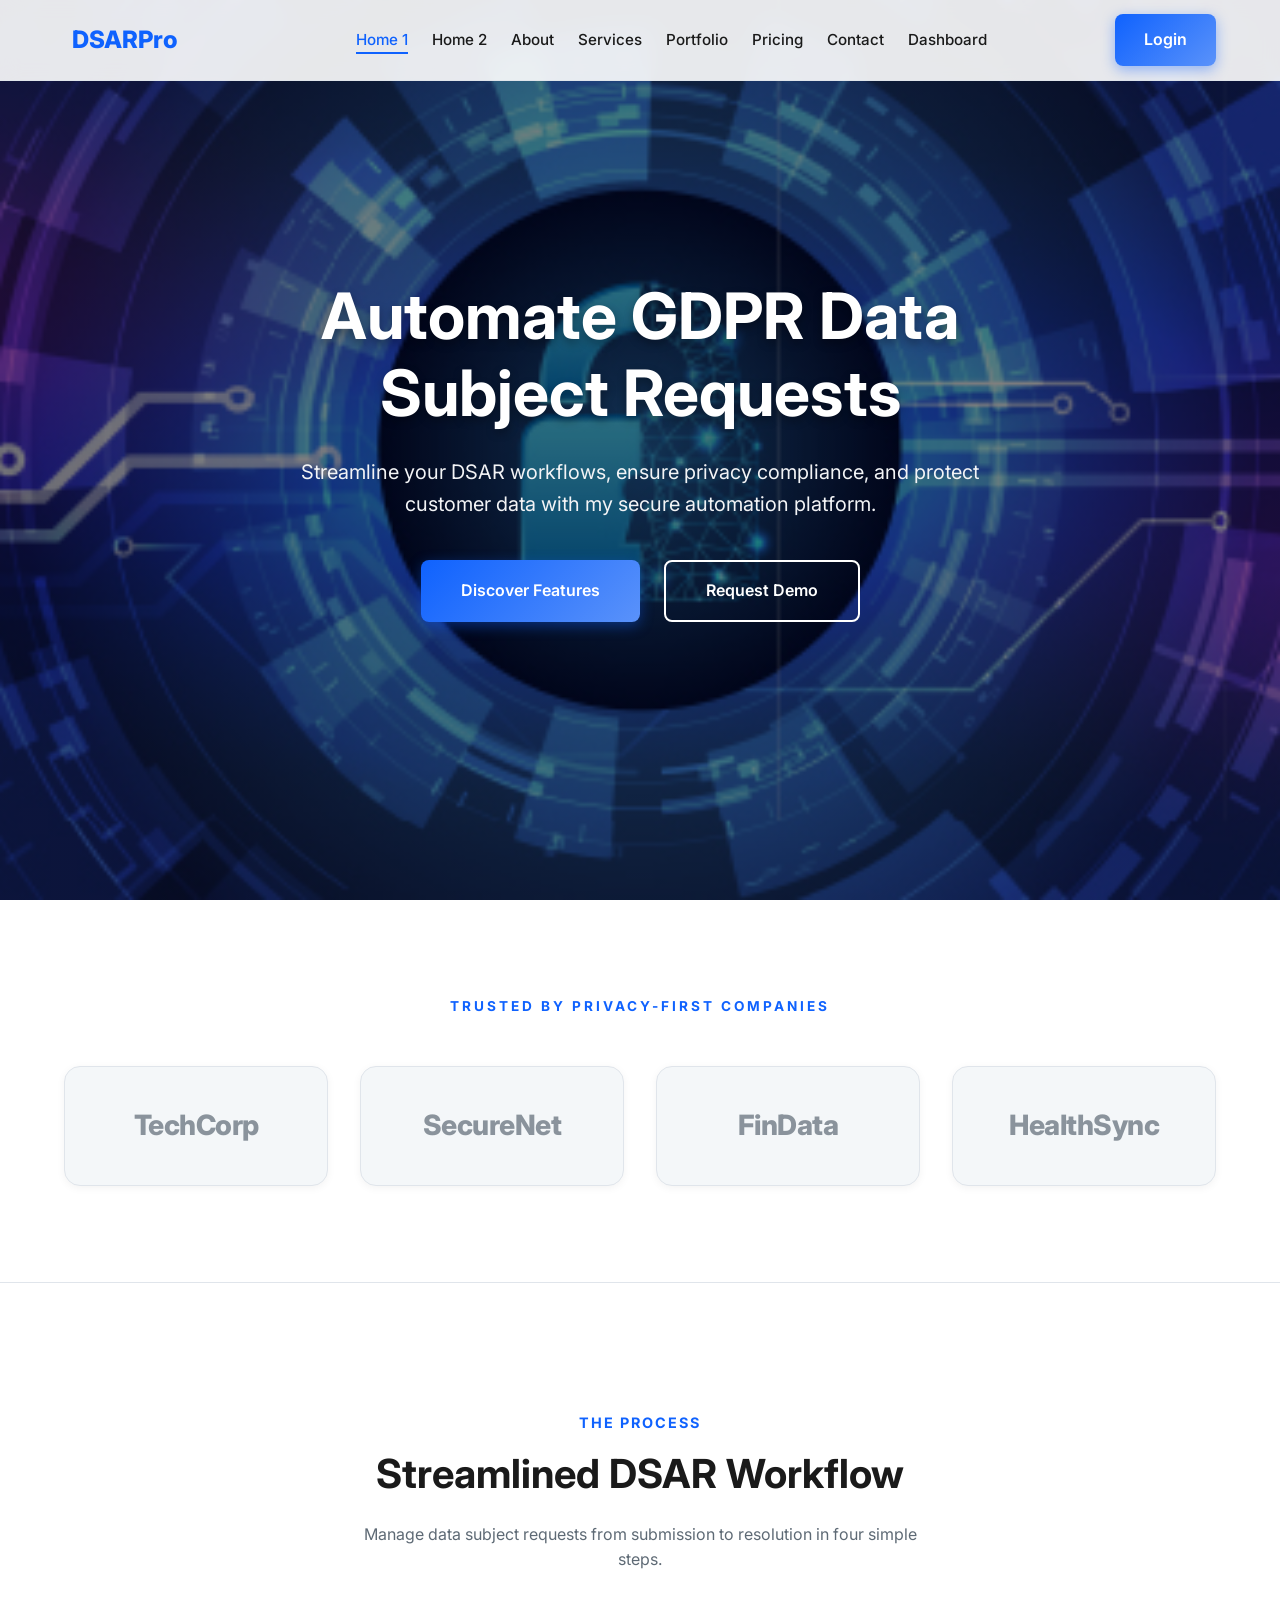
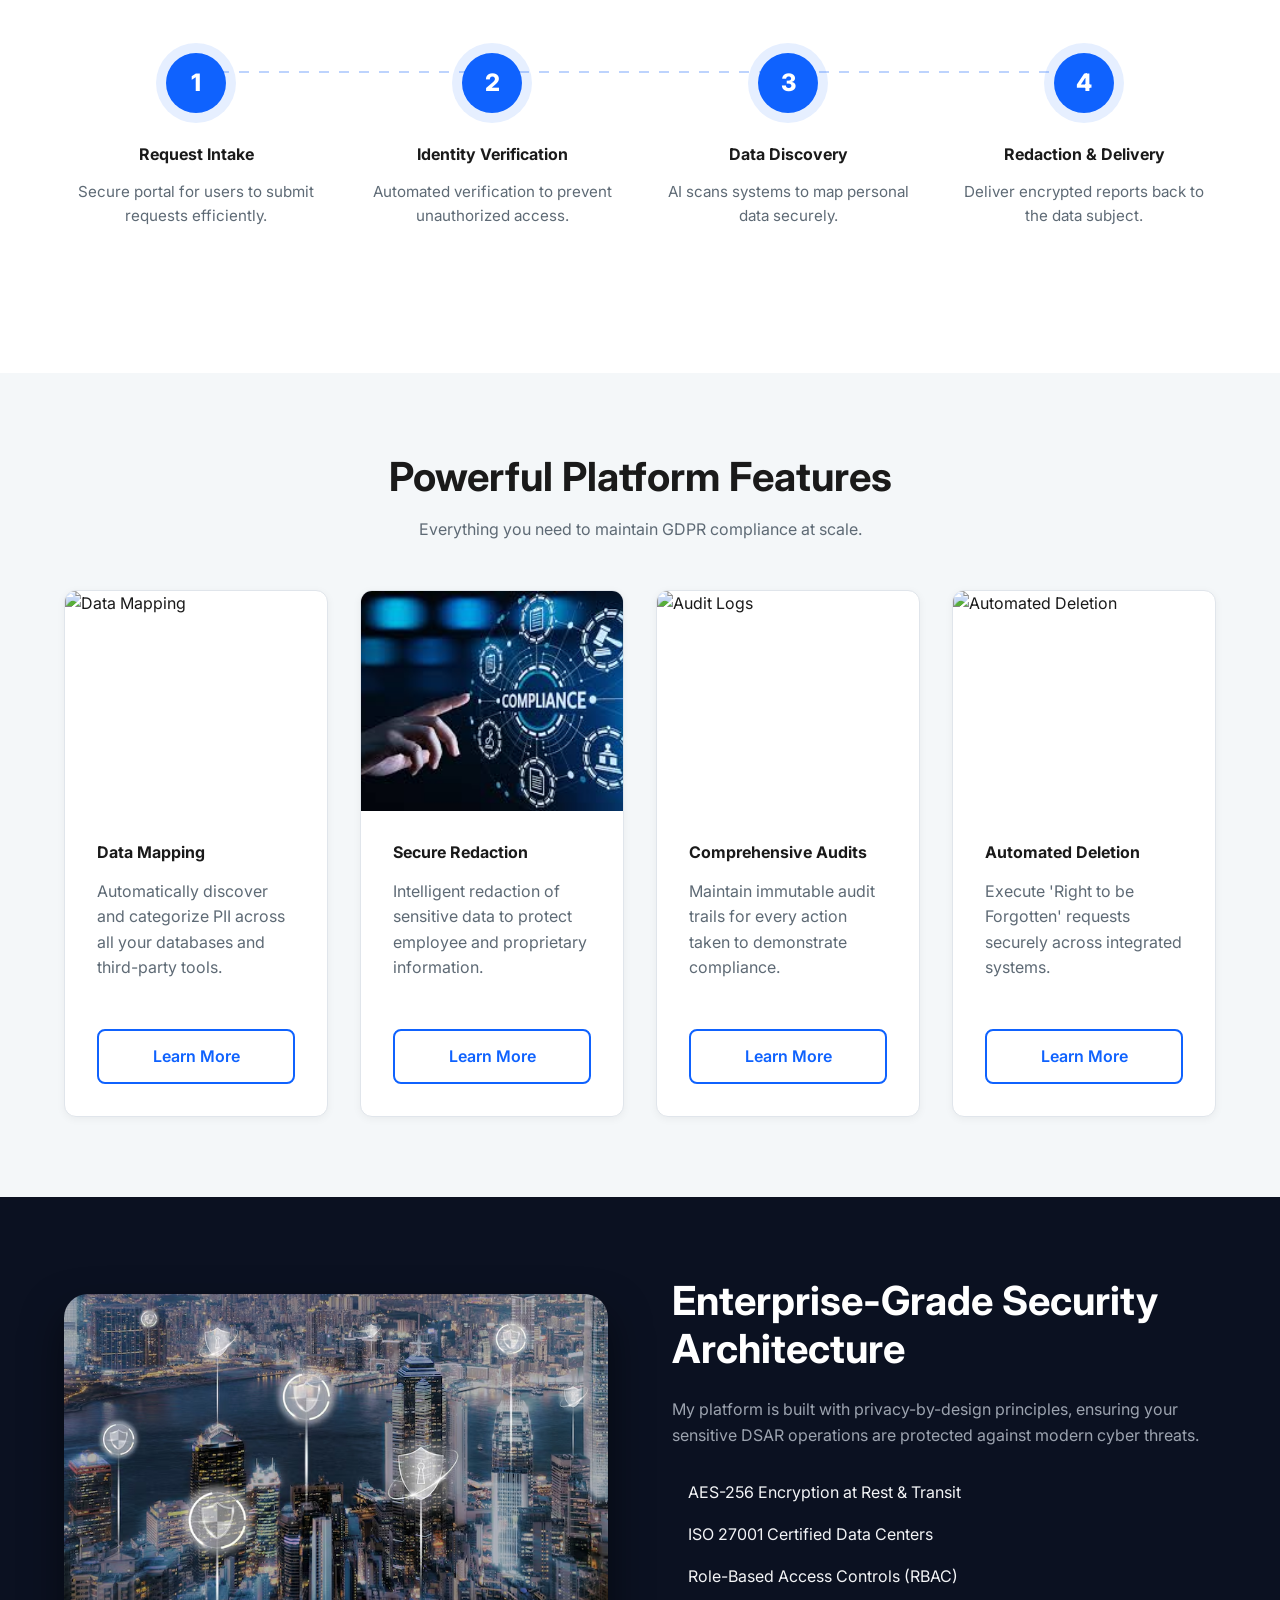
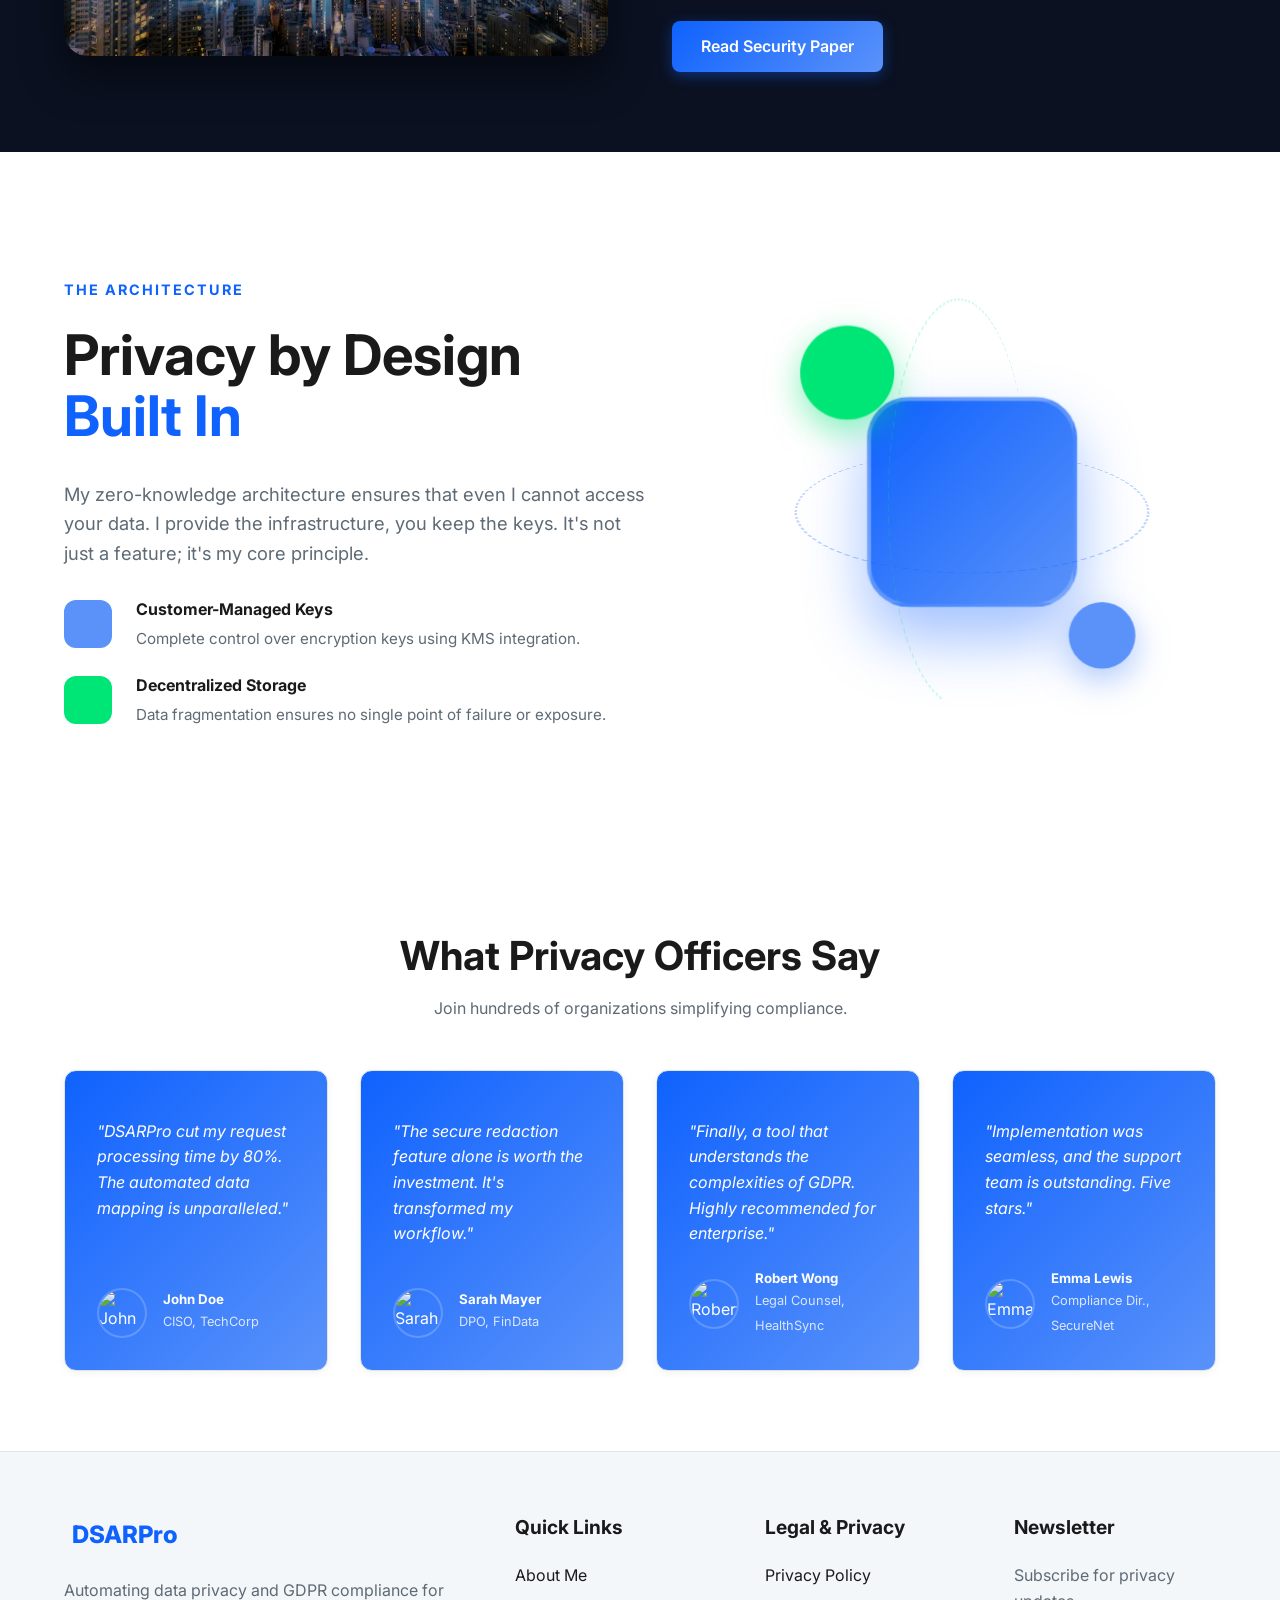
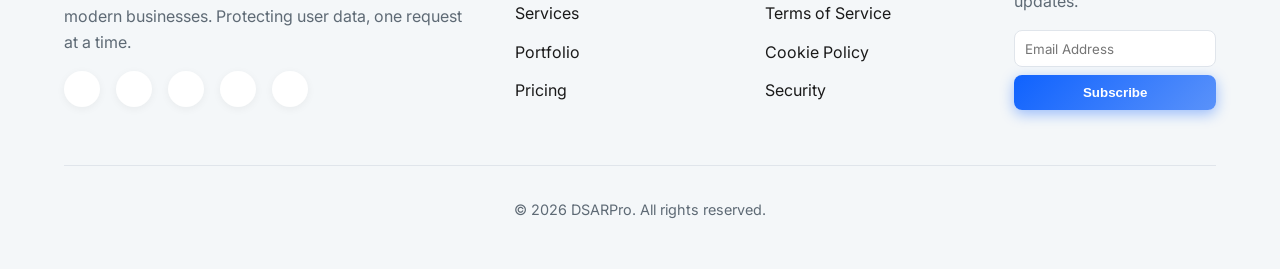
==== commit 5eaca36f: "sixth commit" ====
--- a/index.html
+++ b/index.html
@@ -234,7 +234,7 @@
         <div class="container">
             <div class="hero-content reveal">
                 <h1>Automate GDPR Data Subject Requests</h1>
-                <p>Streamline your DSAR workflows, ensure privacy compliance, and protect customer data with our secure automation platform.</p>
+                <p>Streamline your DSAR workflows, ensure privacy compliance, and protect customer data with my secure automation platform.</p>
                 <div class="hero-btns">
                     <a href="services.html" class="btn btn-primary">Discover Features</a>
                     <a href="contact.html" class="btn btn-outline">Request Demo</a>
@@ -385,7 +385,7 @@
             <div class="secure-automation-content">
 
                 <h2 style="color: #fff; margin-bottom: 1.5rem;">Enterprise-Grade Security Architecture</h2>
-                <p style="color: #9ca3af; margin-bottom: 2rem;">Our platform is built with privacy-by-design principles, ensuring your sensitive DSAR operations are protected against modern cyber threats.</p>
+                <p style="color: #9ca3af; margin-bottom: 2rem;">My platform is built with privacy-by-design principles, ensuring your sensitive DSAR operations are protected against modern cyber threats.</p>
                 <ul style="list-style: none; padding: 0; margin-bottom: 2rem;">
                     <li style="display: flex; align-items: center; gap: 1rem; margin-bottom: 1rem; color: #f3f4f6;">
                         <i class="ri-checkbox-circle-fill" style="color: var(--secondary); font-size: 1.2rem;"></i> AES-256 Encryption at Rest & Transit
@@ -408,7 +408,7 @@
             <div class="privacy-design-content">
                 <p style="color: var(--primary); font-weight: 700; text-transform: uppercase; letter-spacing: 2px; font-size: 0.9rem; margin-bottom: 1.5rem;">The Architecture</p>
                 <h2 style="font-size: 3.5rem; line-height: 1.1; margin-bottom: 2rem;">Privacy by Design <span style="color: var(--primary);">Built In</span></h2>
-                <p style="font-size: 1.15rem; color: var(--text-muted); margin-bottom: 2rem;">Our zero-knowledge architecture ensures that even we cannot access your data. We provide the infrastructure, you keep the keys. It's not just a feature; it's our DNA.</p>
+                <p style="font-size: 1.15rem; color: var(--text-muted); margin-bottom: 2rem;">My zero-knowledge architecture ensures that even I cannot access your data. I provide the infrastructure, you keep the keys. It's not just a feature; it's my core principle.</p>
                 
                 <div class="feature-rows" style="display: flex; flex-direction: column; gap: 1.5rem;">
                     <div style="display: flex; align-items: flex-start; gap: 1.5rem;">
@@ -481,7 +481,7 @@
             <div class="grid-4">
                 <div class="card" style="background: var(--gradient-primary); color: #fff;">
                     <div style="font-size: 2rem; margin-bottom: 1rem; opacity: 0.5;"><i class="ri-double-quotes-l"></i></div>
-                    <p style="color: #fff; font-style: italic; margin-bottom: 1.5rem; flex-grow: 1;">"DSARPro cut our request processing time by 80%. The automated data mapping is unparalleled."</p>
+                    <p style="color: #fff; font-style: italic; margin-bottom: 1.5rem; flex-grow: 1;">"DSARPro cut my request processing time by 80%. The automated data mapping is unparalleled."</p>
                     <div style="display: flex; align-items: center; gap: 1rem;">
                         <img src="https://images.unsplash.com/photo-1472099645785-5658abf4ff4e?auto=format&fit=facearea&facepad=2.5&w=100&h=100&q=80" alt="John Doe" style="width: 50px; height: 50px; border-radius: 50%; object-fit: cover; border: 2px solid rgba(255,255,255,0.2);">
                         <div>
@@ -492,7 +492,7 @@
                 </div>
                 <div class="card" style="background: var(--gradient-primary); color: #fff;">
                     <div style="font-size: 2rem; margin-bottom: 1rem; opacity: 0.5;"><i class="ri-double-quotes-l"></i></div>
-                    <p style="color: #fff; font-style: italic; margin-bottom: 1.5rem; flex-grow: 1;">"The secure redaction feature alone is worth the investment. It's transformed our workflow."</p>
+                    <p style="color: #fff; font-style: italic; margin-bottom: 1.5rem; flex-grow: 1;">"The secure redaction feature alone is worth the investment. It's transformed my workflow."</p>
                     <div style="display: flex; align-items: center; gap: 1rem;">
                         <img src="https://images.unsplash.com/photo-1494790108377-be9c29b29330?auto=format&fit=facearea&facepad=2.5&w=100&h=100&q=80" alt="Sarah Mayer" style="width: 50px; height: 50px; border-radius: 50%; object-fit: cover; border: 2px solid rgba(255,255,255,0.2);">
                         <div>
@@ -547,7 +547,7 @@
                 <div class="footer-widget">
                     <h4>Quick Links</h4>
                     <ul class="footer-links">
-                        <li><a href="about.html">About Us</a></li>
+                        <li><a href="about.html">About Me</a></li>
                         <li><a href="services.html">Services</a></li>
                         <li><a href="portfolio.html">Portfolio</a></li>
                         <li><a href="pricing.html">Pricing</a></li>
--- a/assets/css/style.css
+++ b/assets/css/style.css
@@ -13,9 +13,9 @@
     --text-muted: #5e6a75;
     --border-color: #e0e5eb;
     --card-bg: #ffffff;
-    --shadow-sm: 0 2px 8px rgba(0,0,0,0.05);
-    --shadow-md: 0 8px 24px rgba(0,0,0,0.08);
-    --shadow-lg: 0 24px 48px rgba(0,0,0,0.12);
+    --shadow-sm: 0 2px 8px rgba(0, 0, 0, 0.05);
+    --shadow-md: 0 8px 24px rgba(0, 0, 0, 0.08);
+    --shadow-lg: 0 24px 48px rgba(0, 0, 0, 0.12);
     --radius-md: 12px;
     --radius-lg: 24px;
     --transition: all 0.3s cubic-bezier(0.25, 0.8, 0.25, 1);
@@ -61,17 +61,34 @@
 }
 
 /* Typography */
-h1, h2, h3, h4, h5, h6 {
+h1,
+h2,
+h3,
+h4,
+h5,
+h6 {
     font-weight: 700;
     line-height: 1.2;
     margin-bottom: 1rem;
     color: var(--text-main);
 }
 
-h1 { font-size: 3.5rem; }
-h2 { font-size: 2.5rem; }
-h3 { font-size: 1.75rem; }
-p { margin-bottom: 1rem; color: var(--text-muted); }
+h1 {
+    font-size: 3.5rem;
+}
+
+h2 {
+    font-size: 2.5rem;
+}
+
+h3 {
+    font-size: 1.75rem;
+}
+
+p {
+    margin-bottom: 1rem;
+    color: var(--text-muted);
+}
 
 /* Layout & Containers */
 .container {
@@ -123,6 +140,10 @@
     color: #fff;
 }
 
+.apple-icon {
+    color: #000;
+}
+
 /* Navbar */
 .navbar {
     position: fixed;
@@ -236,7 +257,7 @@
     align-items: stretch;
 }
 
-.grid-4 > * {
+.grid-4>* {
     display: flex;
     flex-direction: column;
     height: 100%;
@@ -435,9 +456,17 @@
 
 /* Animations */
 @keyframes moveFrontBack {
-    0% { transform: perspective(1000px) translateZ(0); }
-    50% { transform: perspective(1000px) translateZ(50px) translateY(-10px); }
-    100% { transform: perspective(1000px) translateZ(0); }
+    0% {
+        transform: perspective(1000px) translateZ(0);
+    }
+
+    50% {
+        transform: perspective(1000px) translateZ(50px) translateY(-10px);
+    }
+
+    100% {
+        transform: perspective(1000px) translateZ(0);
+    }
 }
 
 .animate-3d {
@@ -473,13 +502,15 @@
     padding-left: 5px;
 }
 
-.social-links, .footer-socials {
+.social-links,
+.footer-socials {
     display: flex;
     gap: 1rem;
     margin-top: 1rem;
 }
 
-.social-icon, .social-link {
+.social-icon,
+.social-link {
     width: 36px;
     height: 36px;
     border-radius: 50%;
@@ -494,15 +525,21 @@
 }
 
 /* Social Icon Colors - Primary Blue */
-.social-icon.facebook, .social-link.facebook,
-.social-icon.twitter, .social-link.twitter,
-.social-icon.linkedin, .social-link.linkedin,
-.social-icon.instagram, .social-link.instagram,
-.social-icon.youtube, .social-link.youtube { 
-    color: var(--primary); 
-}
-
-.social-icon:hover, .social-link:hover {
+.social-icon.facebook,
+.social-link.facebook,
+.social-icon.twitter,
+.social-link.twitter,
+.social-icon.linkedin,
+.social-link.linkedin,
+.social-icon.instagram,
+.social-link.instagram,
+.social-icon.youtube,
+.social-link.youtube {
+    color: var(--primary);
+}
+
+.social-icon:hover,
+.social-link:hover {
     background: var(--primary);
     color: #fff !important;
     transform: translateY(-3px);
@@ -518,11 +555,25 @@
 }
 
 /* Utilities & Animations */
-.text-center { text-align: center; }
-.mb-2 { margin-bottom: 0.5rem; }
-.mb-4 { margin-bottom: 1rem; }
-.mb-6 { margin-bottom: 1.5rem; }
-.mb-8 { margin-bottom: 2rem; }
+.text-center {
+    text-align: center;
+}
+
+.mb-2 {
+    margin-bottom: 0.5rem;
+}
+
+.mb-4 {
+    margin-bottom: 1rem;
+}
+
+.mb-6 {
+    margin-bottom: 1.5rem;
+}
+
+.mb-8 {
+    margin-bottom: 2rem;
+}
 
 .section-title {
     text-align: center;
@@ -547,6 +598,7 @@
 .form-group {
     margin-bottom: 1.5rem;
 }
+
 .form-control {
     width: 100%;
     padding: 1rem;
@@ -557,6 +609,7 @@
     font-family: inherit;
     transition: var(--transition);
 }
+
 .form-control:focus {
     outline: none;
     border-color: var(--primary);
@@ -568,9 +621,15 @@
     .grid-4 {
         grid-template-columns: repeat(2, 1fr);
     }
-    h1 { font-size: 2.8rem; }
-    .footer-grid { grid-template-columns: 1fr 1fr; }
-    
+
+    h1 {
+        font-size: 2.8rem;
+    }
+
+    .footer-grid {
+        grid-template-columns: 1fr 1fr;
+    }
+
     .nav-menu {
         position: absolute;
         top: 80px;
@@ -605,7 +664,7 @@
         padding-top: 2rem;
         border-top: 1px solid var(--border-color);
     }
-    
+
     .nav-actions-group {
         display: flex;
         gap: 1rem;
@@ -617,29 +676,40 @@
         max-width: 280px;
     }
 
-    h2 { font-size: 1.8rem; }
-    section { padding: 3rem 0; }
+    h2 {
+        font-size: 1.8rem;
+    }
+
+    section {
+        padding: 3rem 0;
+    }
 }
 
 @media (max-width: 768px) {
     .footer {
         text-align: center;
     }
+
     .footer-grid {
         grid-template-columns: 1fr;
         gap: 3rem;
     }
-    .social-links, .footer-socials {
+
+    .social-links,
+    .footer-socials {
         justify-content: center;
     }
+
     .footer-widget .nav-brand {
         justify-content: center;
     }
+
     .footer-widget p {
         margin-left: auto;
         margin-right: auto;
         max-width: 450px;
     }
+
     .footer-links a:hover {
         padding-left: 0;
     }
@@ -647,7 +717,9 @@
 
 
 @media (max-width: 640px) {
-    .grid-4 { grid-template-columns: 1fr; }
+    .grid-4 {
+        grid-template-columns: 1fr;
+    }
 }
 
 
@@ -688,4 +760,4 @@
 [dir="rtl"] .back-to-top {
     right: auto;
     left: 30px;
-}
+}
--- a/assets/css/dark-mode.css
+++ b/assets/css/dark-mode.css
@@ -47,3 +47,7 @@
     background: var(--primary);
     color: #fff !important;
 }
+
+body.dark-mode .apple-icon {
+    color: #fff;
+}
--- a/assets/css/rtl.css
+++ b/assets/css/rtl.css
@@ -4,16 +4,25 @@
     text-align: right;
 }
 
+/* Ensure navbar components follow natural RTL flow */
+/* Removing flex-direction: row-reverse allows the browser's automatic 
+   RTL mirroring to place the nav-menu (actions/links) on the left 
+   and the nav-brand on the right, as requested. */
+
 [dir="rtl"] .nav-brand {
-    flex-direction: row-reverse;
+    /* Icon and text will automatically mirror: Icon on the right, Text on the left */
+    flex-direction: row; 
 }
 
 [dir="rtl"] .nav-menu {
-    flex-direction: row-reverse;
+    /* Links and actions will automatically mirror: Actions (Login/Icons) on the far left, 
+       links starting from the right side of the menu block. */
+    flex-direction: row;
 }
 
 [dir="rtl"] .btn {
-    flex-direction: row-reverse;
+    /* Allow icons inside buttons to mirror naturally */
+    flex-direction: row;
 }
 
 [dir="rtl"] .footer-links a:hover {
@@ -25,12 +34,33 @@
     text-align: center;
 }
 
-@media (max-width: 768px) {
+/* Mobile Responsive RTL Adjustments */
+@media (max-width: 1024px) {
     [dir="rtl"] .nav-menu {
+        /* On mobile, keep the menu sliding from the right */
         left: auto;
         right: -100%;
+        /* Place actions (Login, Theme, RTL) at the top of the mobile menu */
+        flex-direction: column-reverse;
     }
+    
     [dir="rtl"] .nav-menu.active {
         right: 0;
     }
+
+    [dir="rtl"] .nav-actions {
+        /* Adjust border for reversed column order */
+        border-top: none;
+        border-bottom: 1px solid var(--border-color);
+        margin-top: 0;
+        margin-bottom: 2rem;
+        padding-top: 0;
+        padding-bottom: 2rem;
+    }
 }
+
+/* Back to Top Position */
+[dir="rtl"] .back-to-top {
+    right: auto;
+    left: 30px;
+}
